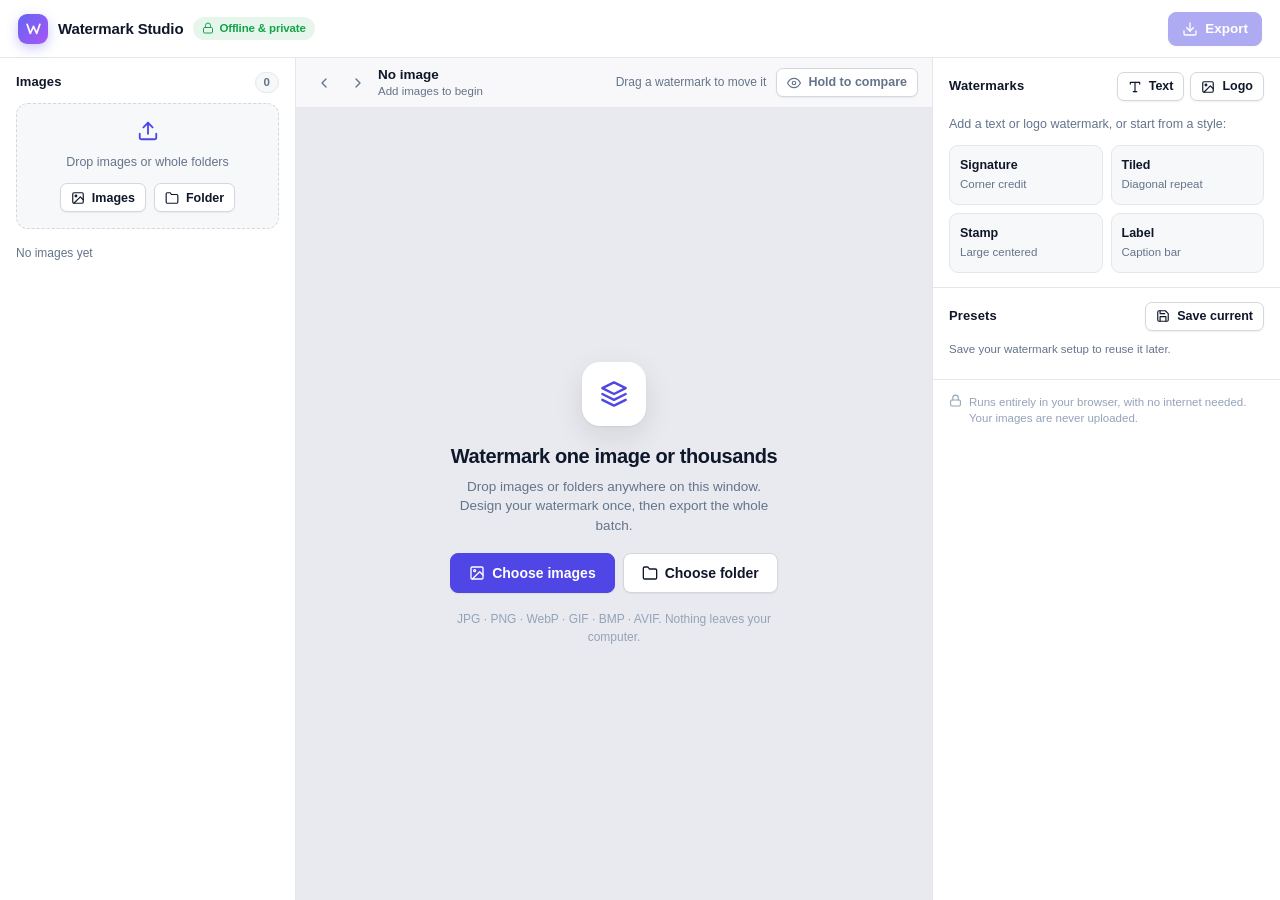
==== index.html @ 34c785eb "watermark" ====
<!doctype html>
<html lang="en">
<head>
<meta charset="utf-8">
<meta name="viewport" content="width=device-width, initial-scale=1">
<title>Watermark Studio</title>
<style>
:root {
  --bg: #f3f4f7;
  --panel: #ffffff;
  --panel-2: #f7f8fa;
  --border: #e4e6eb;
  --border-strong: #d4d7de;
  --text: #0f172a;
  --muted: #64748b;
  --faint: #94a3b8;
  --accent: #4f46e5;
  --accent-hover: #4338ca;
  --accent-weak: #eef2ff;
  --accent-ring: rgba(79, 70, 229, .25);
  --danger: #dc2626;
  --ok: #16a34a;
  --stage: #e8eaef;
  --checker: #dfe2e8;
  --shadow-sm: 0 1px 2px rgba(15, 23, 42, .06);
  --shadow: 0 1px 2px rgba(15, 23, 42, .06), 0 10px 30px rgba(15, 23, 42, .10);
  --radius: 12px;
  color-scheme: light;
}
@media (prefers-color-scheme: dark) {
  :root {
    --bg: #0b0d12;
    --panel: #12151c;
    --panel-2: #181c25;
    --border: #232836;
    --border-strong: #303748;
    --text: #e7e9ef;
    --muted: #9aa3b5;
    --faint: #6b7385;
    --accent: #7c74ff;
    --accent-hover: #918aff;
    --accent-weak: #1d1b38;
    --accent-ring: rgba(124, 116, 255, .3);
    --stage: #0e1016;
    --checker: #161a22;
    --shadow: 0 1px 2px rgba(0, 0, 0, .4), 0 12px 32px rgba(0, 0, 0, .45);
    color-scheme: dark;
  }
}
* { box-sizing: border-box; }
html, body { height: 100%; margin: 0; }
body {
  display: flex; flex-direction: column;
  background: var(--bg); color: var(--text);
  font: 13.5px/1.45 -apple-system, BlinkMacSystemFont, "Segoe UI", Inter, Roboto, Helvetica, Arial, sans-serif;
  -webkit-font-smoothing: antialiased;
}
button, input, select, textarea { font: inherit; color: inherit; }
[hidden] { display: none !important; }
.i { flex: none; display: block; }

/* ---------- top bar ---------- */
.topbar {
  height: 58px; flex: none; display: flex; align-items: center; justify-content: space-between;
  padding: 0 18px; background: var(--panel); border-bottom: 1px solid var(--border);
}
.brand { display: flex; align-items: center; gap: 10px; font-weight: 650; font-size: 15px; letter-spacing: -.01em; }
.brand-mark {
  width: 30px; height: 30px; border-radius: 9px; display: grid; place-items: center; color: #fff;
  background: linear-gradient(135deg, #6366f1, #a855f7);
  box-shadow: 0 4px 12px rgba(99, 102, 241, .35);
}
.badge {
  display: inline-flex; align-items: center; gap: 5px; font-size: 11.5px; font-weight: 550; color: var(--ok);
  background: color-mix(in srgb, var(--ok) 10%, transparent); padding: 3px 9px; border-radius: 999px;
}
.top-actions { display: flex; align-items: center; gap: 10px; }

/* ---------- buttons ---------- */
.btn {
  display: inline-flex; align-items: center; justify-content: center; gap: 7px;
  height: 34px; padding: 0 13px; border-radius: 8px; cursor: pointer; white-space: nowrap;
  border: 1px solid var(--border-strong); background: var(--panel); font-weight: 550;
  box-shadow: var(--shadow-sm); transition: background .12s, border-color .12s, opacity .12s;
}
.btn:hover { background: var(--panel-2); }
.btn:focus-visible, .icon-btn:focus-visible, .chip:focus-visible, .seg button:focus-visible { outline: 2px solid var(--accent); outline-offset: 2px; }
.btn.primary { background: var(--accent); border-color: var(--accent); color: #fff; }
.btn.primary:hover { background: var(--accent-hover); border-color: var(--accent-hover); }
.btn:disabled { opacity: .45; cursor: not-allowed; }
.btn.sm { height: 29px; padding: 0 10px; font-size: 12.5px; border-radius: 7px; }
.btn.lg { height: 40px; padding: 0 18px; font-size: 14px; }
.btn.ghost { background: transparent; border-color: transparent; box-shadow: none; color: var(--muted); }
.btn.ghost:hover { background: var(--panel-2); color: var(--text); }
.btn.danger-text:hover { color: var(--danger); }
.icon-btn {
  width: 28px; height: 28px; display: inline-grid; place-items: center; border-radius: 7px;
  border: 0; background: transparent; color: var(--muted); cursor: pointer;
}
.icon-btn:hover { background: var(--panel-2); color: var(--text); }
.icon-btn.danger:hover { color: var(--danger); }

/* ---------- layout ---------- */
.app { flex: 1; min-height: 0; display: grid; grid-template-columns: 296px minmax(0, 1fr) 348px; }
.panel { background: var(--panel); display: flex; flex-direction: column; min-height: 0; }
.panel.left { border-right: 1px solid var(--border); }
.panel.right { border-left: 1px solid var(--border); overflow-y: auto; }
.panel-head { display: flex; align-items: center; justify-content: space-between; padding: 14px 16px 10px; }
.panel-head h2, .block-head h3 { margin: 0; font-size: 13px; font-weight: 650; letter-spacing: .01em; }
.pill { font-size: 11.5px; font-weight: 600; color: var(--muted); background: var(--panel-2); border: 1px solid var(--border); border-radius: 999px; padding: 1px 8px; }

/* ---------- dropzone & grid ---------- */
.dropzone {
  margin: 0 16px; padding: 16px; border: 1.5px dashed var(--border-strong); border-radius: var(--radius);
  text-align: center; background: var(--panel-2); transition: border-color .15s, background .15s;
}
.dropzone.over { border-color: var(--accent); background: var(--accent-weak); }
.dropzone p { margin: 6px 0 12px; color: var(--muted); font-size: 12.5px; }
.dropzone .dz-icon { color: var(--accent); display: inline-grid; place-items: center; }
.dz-actions { display: flex; gap: 8px; justify-content: center; }
.list-tools { display: flex; align-items: center; justify-content: space-between; padding: 12px 16px 4px; min-height: 40px; }
.list-tools .summary { color: var(--muted); font-size: 12px; }
.grid {
  flex: 1; min-height: 0; overflow-y: auto; padding: 8px 16px 16px;
  display: grid; grid-template-columns: repeat(auto-fill, minmax(78px, 1fr)); gap: 8px; align-content: start;
}
.tile {
  position: relative; aspect-ratio: 1 / 1; border-radius: 8px; cursor: pointer;
  background: var(--panel-2); border: 1px solid var(--border);
}
.tile-in { position: absolute; inset: 0; border-radius: 7px; overflow: hidden; }
.tile img { position: absolute; inset: 0; width: 100%; height: 100%; object-fit: cover; display: block; opacity: 0; transition: opacity .2s; }
.tile img.ld { opacity: 1; }
.tile.active { outline: 2px solid var(--accent); outline-offset: 1px; }
.tile.bad::after {
  content: "Can't read"; position: absolute; inset: 0; display: grid; place-items: center;
  font-size: 10.5px; color: var(--danger); font-weight: 600;
}
.tile-name {
  position: absolute; left: 0; right: 0; bottom: 0; padding: 12px 6px 4px; font-size: 10px; color: #fff;
  background: linear-gradient(transparent, rgba(0, 0, 0, .65)); white-space: nowrap; overflow: hidden; text-overflow: ellipsis;
}
.tile-x {
  position: absolute; top: 4px; right: 4px; width: 20px; height: 20px; border-radius: 6px; border: 0;
  display: grid; place-items: center; background: rgba(0, 0, 0, .55); color: #fff; cursor: pointer; opacity: 0; transition: opacity .12s;
}
.tile:hover .tile-x { opacity: 1; }

/* ---------- stage ---------- */
.stage { display: flex; flex-direction: column; min-width: 0; min-height: 0; background: var(--stage); }
.stage-bar {
  flex: none; height: 50px; display: flex; align-items: center; justify-content: space-between; gap: 12px;
  padding: 0 14px; border-bottom: 1px solid var(--border); background: color-mix(in srgb, var(--panel) 70%, transparent);
}
.nav { display: flex; align-items: center; gap: 6px; min-width: 0; }
.nav .meta { min-width: 0; display: flex; flex-direction: column; line-height: 1.25; }
.nav .meta b { font-weight: 600; white-space: nowrap; overflow: hidden; text-overflow: ellipsis; max-width: 40vw; }
.nav .meta span { color: var(--muted); font-size: 11.5px; }
.stage-hint { color: var(--muted); font-size: 12px; display: flex; align-items: center; gap: 10px; }
.stage-area { flex: 1; min-height: 0; position: relative; display: grid; place-items: center; overflow: hidden; }
#preview {
  display: block; border-radius: 3px; box-shadow: var(--shadow); touch-action: none;
  background-color: #fff;
  background-image:
    linear-gradient(45deg, var(--checker) 25%, transparent 25%), linear-gradient(-45deg, var(--checker) 25%, transparent 25%),
    linear-gradient(45deg, transparent 75%, var(--checker) 75%), linear-gradient(-45deg, transparent 75%, var(--checker) 75%);
  background-size: 16px 16px; background-position: 0 0, 0 8px, 8px -8px, -8px 0;
}
.empty { text-align: center; max-width: 380px; padding: 24px; }
.empty .big-icon {
  width: 64px; height: 64px; margin: 0 auto 16px; border-radius: 18px; display: grid; place-items: center;
  background: var(--panel); color: var(--accent); box-shadow: var(--shadow);
}
.empty h1 { font-size: 20px; margin: 0 0 6px; letter-spacing: -.02em; }
.empty p { color: var(--muted); margin: 0 0 18px; }
.empty .dz-actions { margin-bottom: 18px; }
.empty .fine { font-size: 12px; color: var(--faint); }
.drop-overlay {
  position: fixed; inset: 0; z-index: 50; display: grid; place-items: center; pointer-events: none;
  background: color-mix(in srgb, var(--accent) 14%, transparent); backdrop-filter: blur(2px);
}
.drop-overlay div {
  padding: 22px 30px; border-radius: 16px; background: var(--panel); box-shadow: var(--shadow);
  font-weight: 600; font-size: 15px; border: 2px dashed var(--accent); display: flex; gap: 10px; align-items: center;
}

/* ---------- right panel ---------- */
.block { padding: 14px 16px; border-bottom: 1px solid var(--border); }
.block-head { display: flex; align-items: center; justify-content: space-between; margin-bottom: 10px; gap: 8px; }
.block-head .acts { display: flex; gap: 6px; }
.layers { list-style: none; margin: 0; padding: 0; display: flex; flex-direction: column; gap: 6px; }
.layer {
  display: flex; align-items: center; gap: 8px; padding: 6px 6px 6px 8px; border-radius: 9px; cursor: pointer;
  border: 1px solid var(--border); background: var(--panel); transition: border-color .12s, background .12s;
}
.layer:hover { border-color: var(--border-strong); }
.layer.sel { border-color: var(--accent); background: var(--accent-weak); box-shadow: 0 0 0 3px var(--accent-ring); }
.layer.off .layer-name { opacity: .45; text-decoration: line-through; }
.layer-ico {
  width: 30px; height: 30px; border-radius: 7px; flex: none; display: grid; place-items: center; overflow: hidden;
  background: var(--panel-2); border: 1px solid var(--border); color: var(--muted);
}
.layer-ico img { width: 100%; height: 100%; object-fit: contain; }
.layer-name { flex: 1; min-width: 0; white-space: nowrap; overflow: hidden; text-overflow: ellipsis; font-weight: 550; }
.layer-name small { display: block; color: var(--muted); font-weight: 450; font-size: 11px; }
.layer-acts { display: flex; gap: 0; }
.layers-empty { color: var(--muted); font-size: 12.5px; padding: 4px 0 2px; }
.starter { display: grid; grid-template-columns: 1fr 1fr; gap: 8px; margin-top: 10px; }
.starter button {
  text-align: left; padding: 10px; border-radius: 9px; border: 1px solid var(--border); background: var(--panel-2); cursor: pointer;
}
.starter button:hover { border-color: var(--accent); }
.starter b { display: block; font-size: 12.5px; }
.starter span { font-size: 11.5px; color: var(--muted); }

.editor .sec { font-size: 11px; font-weight: 650; letter-spacing: .06em; text-transform: uppercase; color: var(--faint); margin: 16px 0 8px; }
.editor .sec:first-child { margin-top: 0; }
.field { margin-bottom: 11px; }
.flabel { display: flex; justify-content: space-between; align-items: baseline; margin-bottom: 4px; font-size: 12.5px; color: var(--muted); }
.flabel output { font-variant-numeric: tabular-nums; color: var(--text); font-weight: 550; font-size: 12px; }
.input {
  width: 100%; height: 34px; padding: 0 10px; border-radius: 8px; border: 1px solid var(--border-strong);
  background: var(--panel); outline: none; transition: border-color .12s, box-shadow .12s;
}
textarea.input { height: auto; min-height: 58px; padding: 8px 10px; resize: vertical; line-height: 1.4; }
.input:focus { border-color: var(--accent); box-shadow: 0 0 0 3px var(--accent-ring); }
select.input { padding-right: 6px; }
input[type=range] { width: 100%; accent-color: var(--accent); margin: 2px 0; height: 18px; cursor: pointer; }
input[type=checkbox], input[type=radio] { accent-color: var(--accent); }
.row { display: flex; align-items: center; gap: 8px; }
.row + .row, .row + .field, .field + .row { margin-top: 8px; }
.row.wrap { flex-wrap: wrap; }
.grow { flex: 1; min-width: 0; }
.chips { display: flex; flex-wrap: wrap; gap: 5px; margin: 7px 0 10px; }
.chip {
  font-size: 11.5px; padding: 2px 8px; border-radius: 999px; border: 1px solid var(--border); background: var(--panel-2);
  cursor: pointer; color: var(--muted); font-family: ui-monospace, Menlo, monospace;
}
.chip:hover { color: var(--accent); border-color: var(--accent); }
.seg { display: flex; padding: 2px; border-radius: 8px; background: var(--panel-2); border: 1px solid var(--border); gap: 2px; }
.seg button {
  flex: 1; height: 28px; border: 0; border-radius: 6px; background: transparent; cursor: pointer; color: var(--muted);
  font-weight: 550; font-size: 12.5px; display: inline-flex; align-items: center; justify-content: center; gap: 5px; padding: 0 8px;
}
.seg button:hover { color: var(--text); }
.seg button.on { background: var(--panel); color: var(--text); box-shadow: var(--shadow-sm), 0 0 0 1px var(--border); }
.tbtn {
  width: 34px; height: 34px; border-radius: 8px; border: 1px solid var(--border-strong); background: var(--panel);
  cursor: pointer; display: grid; place-items: center; font-family: Georgia, serif; font-size: 15px;
}
.tbtn.on { background: var(--accent-weak); border-color: var(--accent); color: var(--accent); }
.swatch {
  position: relative; width: 34px; height: 34px; border-radius: 8px; border: 1px solid var(--border-strong); overflow: hidden; flex: none; cursor: pointer;
}
.swatch input { position: absolute; inset: -8px; width: calc(100% + 16px); height: calc(100% + 16px); border: 0; padding: 0; cursor: pointer; }
.switch { display: flex; align-items: center; gap: 9px; cursor: pointer; user-select: none; font-weight: 550; }
.switch input { position: absolute; opacity: 0; pointer-events: none; }
.switch .sw { width: 30px; height: 18px; border-radius: 99px; background: var(--border-strong); position: relative; transition: background .15s; flex: none; }
.switch .sw::after {
  content: ""; position: absolute; top: 2px; left: 2px; width: 14px; height: 14px; border-radius: 50%;
  background: #fff; box-shadow: 0 1px 2px rgba(0, 0, 0, .25); transition: transform .15s;
}
.switch input:checked + .sw { background: var(--accent); }
.switch input:checked + .sw::after { transform: translateX(12px); }
.switch input:focus-visible + .sw { outline: 2px solid var(--accent); outline-offset: 2px; }
.effect { border: 1px solid var(--border); border-radius: 10px; padding: 9px 10px; margin-bottom: 8px; background: var(--panel-2); }
.effect .sub { margin-top: 9px; }
.effect .sub .field:last-child { margin-bottom: 0; }
.anchor-wrap { display: flex; gap: 14px; align-items: flex-start; }
.anchors {
  display: grid; grid-template-columns: repeat(3, 30px); gap: 4px; padding: 5px; border-radius: 10px; flex: none;
  background: var(--panel-2); border: 1px solid var(--border);
}
.anchors button {
  width: 30px; height: 30px; border-radius: 6px; border: 0; background: transparent; cursor: pointer; display: grid; place-items: center;
}
.anchors button::after { content: ""; width: 7px; height: 7px; border-radius: 50%; background: var(--border-strong); transition: all .12s; }
.anchors button:hover::after { background: var(--muted); }
.anchors button.on { background: var(--panel); box-shadow: var(--shadow-sm); }
.anchors button.on::after { background: var(--accent); width: 10px; height: 10px; }
.note { font-size: 11.5px; color: var(--muted); line-height: 1.4; }
.note.accent { color: var(--accent); }
.logo-box { display: flex; gap: 10px; align-items: center; }
.logo-box .thumb {
  width: 56px; height: 56px; border-radius: 9px; border: 1px solid var(--border); flex: none; display: grid; place-items: center; overflow: hidden;
  background-color: #fff;
  background-image: linear-gradient(45deg, #e5e7eb 25%, transparent 25%), linear-gradient(-45deg, #e5e7eb 25%, transparent 25%),
    linear-gradient(45deg, transparent 75%, #e5e7eb 75%), linear-gradient(-45deg, transparent 75%, #e5e7eb 75%);
  background-size: 10px 10px; background-position: 0 0, 0 5px, 5px -5px, -5px 0;
}
.logo-box .thumb img { max-width: 100%; max-height: 100%; }
.preset-list { list-style: none; margin: 8px 0 0; padding: 0; display: flex; flex-direction: column; gap: 4px; }
.preset-list li { display: flex; align-items: center; gap: 6px; padding: 4px 4px 4px 10px; border-radius: 8px; border: 1px solid var(--border); }
.preset-list li span { flex: 1; min-width: 0; overflow: hidden; text-overflow: ellipsis; white-space: nowrap; }
.foot-note { padding: 14px 16px 20px; color: var(--faint); font-size: 11.5px; display: flex; gap: 7px; align-items: flex-start; }

/* ---------- modal ---------- */
.modal { position: fixed; inset: 0; z-index: 40; display: grid; place-items: center; padding: 16px; background: rgba(8, 10, 16, .5); backdrop-filter: blur(3px); }
.modal-card {
  width: min(540px, 100%); max-height: calc(100vh - 32px); overflow: auto;
  background: var(--panel); border-radius: 16px; box-shadow: var(--shadow); border: 1px solid var(--border);
}
.modal-head { display: flex; align-items: center; justify-content: space-between; padding: 16px 20px 6px; }
.modal-head h2 { margin: 0; font-size: 17px; letter-spacing: -.01em; }
.modal-body { padding: 10px 20px 4px; }
.modal-body .field { margin-bottom: 16px; }
.modal-foot { display: flex; justify-content: flex-end; gap: 8px; padding: 14px 20px 18px; }
.dest { display: grid; gap: 8px; }
.dest-card {
  display: flex; gap: 10px; align-items: flex-start; padding: 11px 12px; border-radius: 10px; border: 1px solid var(--border-strong); cursor: pointer;
}
.dest-card:has(input:checked) { border-color: var(--accent); background: var(--accent-weak); box-shadow: 0 0 0 3px var(--accent-ring); }
.dest-card.disabled { opacity: .5; cursor: not-allowed; }
.dest-card input { margin-top: 3px; }
.dest-card b { display: block; font-weight: 600; }
.dest-card small { color: var(--muted); font-size: 12px; }
.check { display: flex; align-items: center; gap: 8px; margin-top: 10px; cursor: pointer; }
.num { width: 92px; }
.hint { font-size: 11.5px; color: var(--faint); }
.example { margin-top: 6px; font-size: 12px; color: var(--muted); font-family: ui-monospace, Menlo, monospace; word-break: break-all; }

.run { padding: 26px 22px 6px; }
.run-title { font-size: 17px; font-weight: 650; margin-bottom: 4px; letter-spacing: -.01em; display: flex; align-items: center; gap: 10px; }
.run-sub { color: var(--muted); margin-bottom: 18px; }
.bar { height: 10px; background: var(--panel-2); border: 1px solid var(--border); border-radius: 99px; overflow: hidden; }
.bar div { height: 100%; width: 0; border-radius: 99px; background: linear-gradient(90deg, #6366f1, #a855f7); transition: width .2s; }
.run-stats { display: flex; justify-content: space-between; margin-top: 10px; font-variant-numeric: tabular-nums; font-weight: 600; }
.run-meta { display: flex; justify-content: space-between; color: var(--muted); font-size: 12px; margin-top: 2px; font-variant-numeric: tabular-nums; }
.run-file { margin-top: 14px; font-size: 12px; color: var(--faint); white-space: nowrap; overflow: hidden; text-overflow: ellipsis; font-family: ui-monospace, Menlo, monospace; }
.run-errors { margin-top: 14px; border: 1px solid color-mix(in srgb, var(--danger) 35%, transparent); border-radius: 10px; padding: 8px 12px; }
.run-errors summary { cursor: pointer; color: var(--danger); font-weight: 600; }
.run-errors ul { margin: 8px 0 2px; padding-left: 18px; max-height: 160px; overflow: auto; font-size: 12px; color: var(--muted); }
.done-icon { width: 30px; height: 30px; border-radius: 50%; display: grid; place-items: center; color: #fff; background: var(--ok); }
.done-icon.warn { background: #d97706; }

/* ---------- toast ---------- */
.toasts { position: fixed; left: 50%; bottom: 22px; transform: translateX(-50%); z-index: 60; display: flex; flex-direction: column; gap: 8px; align-items: center; }
.toast {
  display: flex; align-items: center; gap: 12px; padding: 10px 14px; border-radius: 10px; font-weight: 500;
  background: #111827; color: #f9fafb; box-shadow: 0 10px 30px rgba(0, 0, 0, .3); animation: tin .2s ease-out;
}
.toast button { background: transparent; border: 0; color: #a5b4fc; font-weight: 650; cursor: pointer; padding: 0; }
@keyframes tin { from { opacity: 0; transform: translateY(8px); } }

@media (max-width: 1100px) {
  .app { grid-template-columns: 250px minmax(0, 1fr) 320px; }
}
@media (max-width: 860px) {
  body { height: auto; }
  .app { display: flex; flex-direction: column; }
  .panel.left, .panel.right { border: 0; border-bottom: 1px solid var(--border); }
  .grid { max-height: 260px; }
  .stage { min-height: 60vh; }
  .stage-hint { display: none; }
  .topbar { padding: 0 16px; }
  .badge { display: none; }
}
</style>
</head>
<body>

<header class="topbar">
  <div class="brand">
    <div class="brand-mark"><svg class="i" width="17" height="17" viewBox="0 0 24 24" fill="none" stroke="currentColor" stroke-width="2.4" stroke-linecap="round" stroke-linejoin="round"><path d="M3 6l4.5 13L12 9l4.5 10L21 6"/></svg></div>
    <span>Watermark Studio</span>
    <span class="badge" title="Nothing is uploaded. All processing happens on this computer."><span data-icon="lock" data-size="12"></span>Offline &amp; private</span>
  </div>
  <div class="top-actions">
    <button id="btnExport" class="btn primary" disabled><span data-icon="download"></span><span id="exportLabel">Export</span></button>
  </div>
</header>

<main class="app">
  <!-- Images -->
  <aside class="panel left">
    <div class="panel-head"><h2>Images</h2><span id="imgCount" class="pill">0</span></div>
    <div id="dropzone" class="dropzone">
      <div class="dz-icon"><span data-icon="upload" data-size="22"></span></div>
      <p>Drop images or whole folders</p>
      <div class="dz-actions">
        <button class="btn sm" data-pick="files"><span data-icon="image" data-size="14"></span>Images</button>
        <button class="btn sm" data-pick="folder"><span data-icon="folder" data-size="14"></span>Folder</button>
      </div>
    </div>
    <div class="list-tools">
      <span id="imgSummary" class="summary"></span>
      <button id="btnClear" class="btn ghost sm danger-text" hidden>Clear all</button>
    </div>
    <div id="grid" class="grid"></div>
    <input type="file" id="fileInput" multiple accept="image/*,.heic,.heif,.tif,.tiff,.avif" hidden>
    <input type="file" id="folderInput" webkitdirectory directory multiple hidden>
  </aside>

  <!-- Preview -->
  <section class="stage">
    <div class="stage-bar">
      <div class="nav">
        <button class="icon-btn" id="prevBtn" title="Previous (←)"><span data-icon="left"></span></button>
        <button class="icon-btn" id="nextBtn" title="Next (→)"><span data-icon="right"></span></button>
        <div class="meta"><b id="previewName">No image</b><span id="previewInfo">Add images to begin</span></div>
      </div>
      <div class="stage-hint">
        <span id="dragHint">Drag a watermark to move it</span>
        <button class="btn sm" id="compareBtn" title="Hold to see the original"><span data-icon="eye" data-size="14"></span>Hold to compare</button>
      </div>
    </div>
    <div class="stage-area" id="stageArea">
      <div class="empty" id="emptyState">
        <div class="big-icon"><span data-icon="layers" data-size="28"></span></div>
        <h1>Watermark one image or thousands</h1>
        <p>Drop images or folders anywhere on this window. Design your watermark once, then export the whole batch.</p>
        <div class="dz-actions">
          <button class="btn primary lg" data-pick="files"><span data-icon="image"></span>Choose images</button>
          <button class="btn lg" data-pick="folder"><span data-icon="folder"></span>Choose folder</button>
        </div>
        <div class="fine">JPG · PNG · WebP · GIF · BMP · AVIF. Nothing leaves your computer.</div>
      </div>
      <canvas id="preview" hidden></canvas>
    </div>
  </section>

  <!-- Settings -->
  <aside class="panel right">
    <section class="block">
      <div class="block-head">
        <h3>Watermarks</h3>
        <div class="acts">
          <button class="btn sm" id="addText"><span data-icon="type" data-size="14"></span>Text</button>
          <button class="btn sm" id="addLogo"><span data-icon="image" data-size="14"></span>Logo</button>
        </div>
      </div>
      <ul id="layerList" class="layers"></ul>
      <div id="starter" hidden>
        <div class="layers-empty">Add a text or logo watermark, or start from a style:</div>
        <div class="starter" id="starterGrid"></div>
      </div>
      <input type="file" id="logoInput" accept="image/*" hidden>
      <input type="file" id="fontInput" accept=".ttf,.otf,.woff,.woff2" hidden>
    </section>

    <section class="block editor" id="editor" hidden></section>

    <section class="block">
      <div class="block-head">
        <h3>Presets</h3>
        <button class="btn sm" id="savePreset"><span data-icon="save" data-size="14"></span>Save current</button>
      </div>
      <div class="note" id="presetEmpty">Save your watermark setup to reuse it later.</div>
      <ul class="preset-list" id="presetList"></ul>
    </section>
    <div class="foot-note"><span data-icon="lock" data-size="13"></span><span>Runs entirely in your browser, with no internet needed. Your images are never uploaded.</span></div>
  </aside>
</main>

<!-- Export dialog -->
<div class="modal" id="exportModal" hidden>
  <div class="modal-card" role="dialog" aria-modal="true" aria-labelledby="exportTitle">
    <div id="exportSetup">
      <div class="modal-head"><h2 id="exportTitle">Export images</h2><button class="icon-btn" data-close title="Close"><span data-icon="x"></span></button></div>
      <div class="modal-body">
        <div class="field">
          <div class="flabel"><span>Format</span></div>
          <div class="seg" id="fmtSeg">
            <button data-v="original">Same as original</button><button data-v="jpeg">JPEG</button><button data-v="png">PNG</button><button data-v="webp">WebP</button>
          </div>
        </div>
        <div class="field" id="qualityField">
          <div class="flabel"><span>Quality</span><output id="qualityOut"></output></div>
          <input type="range" id="quality" min="40" max="100" step="1">
        </div>
        <div class="field">
          <div class="flabel"><span>Size</span></div>
          <div class="seg" id="resizeSeg">
            <button data-v="none">Original size</button><button data-v="fit">Fit within</button><button data-v="percent">Scale</button>
          </div>
          <div class="row" id="fitRow" style="margin-top:8px">
            <input type="number" class="input num" id="maxW" min="16" max="20000"> <span class="hint">×</span>
            <input type="number" class="input num" id="maxH" min="16" max="20000"> <span class="hint">px max (never enlarges)</span>
          </div>
          <div id="pctRow" style="margin-top:8px">
            <div class="flabel"><span>Scale</span><output id="pctOut"></output></div>
            <input type="range" id="pct" min="5" max="100" step="1">
          </div>
        </div>
        <div class="field">
          <div class="flabel"><span>File name</span><span class="hint">{name} · {n} · {date}</span></div>
          <input type="text" class="input" id="pattern" spellcheck="false">
          <div class="example" id="nameExample"></div>
        </div>
        <div class="field">
          <div class="flabel"><span>Save to</span></div>
          <div class="dest">
            <label class="dest-card" id="destFolderCard">
              <input type="radio" name="dest" value="folder">
              <div><b>A folder on this computer</b><small id="destFolderNote">Writes files straight into a folder you choose. Best for big batches.</small></div>
            </label>
            <label class="dest-card">
              <input type="radio" name="dest" value="zip">
              <div><b>Download</b><small>One image downloads directly. Multiple images download as a ZIP, split into 1 GB parts if needed.</small></div>
            </label>
          </div>
          <label class="check"><input type="checkbox" id="keepStruct"> Keep sub-folder structure</label>
          <label class="check" id="overwriteRow"><input type="checkbox" id="overwrite"> Overwrite files that already exist</label>
        </div>
      </div>
      <div class="modal-foot">
        <button class="btn" data-close>Cancel</button>
        <button class="btn primary" id="startExport"><span data-icon="download"></span><span id="startLabel">Start</span></button>
      </div>
    </div>

    <div id="exportRun" hidden>
      <div class="run">
        <div class="run-title"><span id="runIcon"></span><span id="runTitle">Watermarking…</span></div>
        <div class="run-sub" id="runSub">Keep this tab open while it works.</div>
        <div class="bar"><div id="runBar"></div></div>
        <div class="run-stats"><span id="runCount">0 / 0</span><span id="runPct">0%</span></div>
        <div class="run-meta"><span id="runRate">&nbsp;</span><span id="runEta"></span></div>
        <div class="run-file" id="runFile">&nbsp;</div>
        <details class="run-errors" id="runErrors" hidden><summary id="runErrSum"></summary><ul id="runErrList"></ul></details>
      </div>
      <div class="modal-foot">
        <button class="btn" id="runCancel">Cancel</button>
        <button class="btn primary" id="runClose" hidden>Done</button>
      </div>
    </div>
  </div>
</div>

<div class="drop-overlay" id="dropOverlay" hidden><div><span data-icon="upload"></span>Drop to add images</div></div>
<div class="toasts" id="toasts"></div>

<!-- Shared rendering core: used by the preview AND injected into the export workers -->
<script id="wm-core">
var WM = (function () {
  'use strict';
  var ANCH = { tl: [0, 0], tc: [1, 0], tr: [2, 0], ml: [0, 1], mc: [1, 1], mr: [2, 1], bl: [0, 2], bc: [1, 2], br: [2, 2] };
  var tintCache = new WeakMap();

  function fmt(t, vars) {
    return String(t == null ? '' : t).replace(/\{(\w+)\}/g, function (m, k) {
      return vars && vars[k] != null ? String(vars[k]) : m;
    });
  }
  function makeCanvas(w, h) {
    if (typeof OffscreenCanvas !== 'undefined') return new OffscreenCanvas(w, h);
    var c = document.createElement('canvas'); c.width = w; c.height = h; return c;
  }
  function roundRect(c, x, y, w, h, r) {
    r = Math.max(0, Math.min(r, w / 2, h / 2));
    c.beginPath();
    c.moveTo(x + r, y);
    c.arcTo(x + w, y, x + w, y + h, r);
    c.arcTo(x + w, y + h, x, y + h, r);
    c.arcTo(x, y + h, x, y, r);
    c.arcTo(x, y, x + w, y, r);
    c.closePath();
  }
  function tinted(src, color) {
    var m = tintCache.get(src);
    if (!m) { m = new Map(); tintCache.set(src, m); }
    var c = m.get(color);
    if (c) return c;
    c = makeCanvas(src.width, src.height);
    var x = c.getContext('2d');
    x.drawImage(src, 0, 0);
    x.globalCompositeOperation = 'source-in';
    x.fillStyle = color;
    x.fillRect(0, 0, c.width, c.height);
    m.set(color, c);
    return c;
  }
  function fontString(L, fs) {
    return (L.italic ? 'italic ' : '') + (L.bold ? 'bold ' : '') + fs + 'px ' + L.font;
  }
  function setSpacing(c, px) {
    if ('letterSpacing' in c) c.letterSpacing = px + 'px';
  }

  // Builds a drawable item centred on (0,0) with its unrotated size.
  function prepare(ctx, L, ref, assets, vars) {
    if (L.type === 'text') {
      var text = fmt(L.text, vars);
      if (!text.trim()) return null;
      var fs = Math.max(1, (L.size / 100) * ref);
      var lines = text.split('\n');
      var sp = ((L.spacing || 0) / 100) * fs;
      ctx.font = fontString(L, fs);
      setSpacing(ctx, sp);
      var lh = fs * 1.2;
      var tw = 1;
      for (var i = 0; i < lines.length; i++) tw = Math.max(tw, ctx.measureText(lines[i]).width);
      var th = lh * lines.length;
      var ow = L.outline ? ((L.outlineWidth || 0) / 100) * fs : 0;
      var pad = L.bg ? ((L.bgPadding || 0) / 100) * fs : 0;
      var w = tw + ow + pad * 2, h = th + ow + pad * 2;
      var align = L.align || 'center';
      return {
        w: w, h: h, base: fs,
        draw: function (c) {
          if (L.bg) {
            c.save();
            c.shadowColor = 'rgba(0,0,0,0)';
            c.globalAlpha *= (L.bgOpacity == null ? 100 : L.bgOpacity) / 100;
            c.fillStyle = L.bgColor || '#000000';
            roundRect(c, -w / 2, -h / 2, w, h, ((L.bgRadius || 0) / 100) * Math.min(w, h) / 2);
            c.fill();
            c.restore();
          }
          c.font = fontString(L, fs);
          setSpacing(c, sp);
          c.textBaseline = 'middle';
          c.textAlign = align;
          var x = align === 'left' ? -tw / 2 : align === 'right' ? tw / 2 + sp : sp / 2;
          for (var j = 0; j < lines.length; j++) {
            var y = -th / 2 + lh * (j + 0.5);
            if (ow > 0) {
              c.lineJoin = 'round'; c.miterLimit = 2; c.lineWidth = ow; c.strokeStyle = L.outlineColor || '#000000';
              c.strokeText(lines[j], x, y);
            }
            c.fillStyle = L.color || '#ffffff';
            c.fillText(lines[j], x, y);
          }
        }
      };
    }
    var src = assets && assets[L.assetId];
    if (!src) return null;
    var img = L.tint && L.tint !== 'none' ? tinted(src, L.tint === 'custom' ? (L.tintColor || '#ffffff') : L.tint) : src;
    var iw = Math.max(1, (L.size / 100) * ref);
    var ih = iw * src.height / src.width;
    return {
      w: iw, h: ih, base: Math.min(iw, ih) * 0.6,
      draw: function (c) { c.drawImage(img, -iw / 2, -ih / 2, iw, ih); }
    };
  }

  // Draws every visible layer. Returns placement boxes (for hit-testing in the preview).
  function render(ctx, W, H, layers, assets, vars) {
    var ref = Math.min(W, H);
    var boxes = [];
    for (var li = 0; li < layers.length; li++) {
      var L = layers[li];
      if (!L.visible) { boxes.push(null); continue; }
      ctx.save();
      var it = prepare(ctx, L, ref, assets, vars);
      if (!it) { ctx.restore(); boxes.push(null); continue; }
      ctx.globalAlpha = Math.max(0, Math.min(1, L.opacity / 100));
      ctx.globalCompositeOperation = L.blend || 'source-over';
      if (L.shadow) {
        ctx.shadowColor = L.shadowColor || '#000000';
        ctx.shadowBlur = ((L.shadowBlur || 0) / 100) * it.base;
        ctx.shadowOffsetX = ctx.shadowOffsetY = it.base * ((L.shadowDist == null ? 6 : L.shadowDist) / 100);
      }
      var rad = (L.rotation || 0) * Math.PI / 180;
      if (L.mode === 'tile') {
        var g = ((L.gap || 0) / 100) * ref;
        var sx = Math.max(it.w + g, ref * 0.03), sy = Math.max(it.h + g, ref * 0.03);
        var cos = Math.cos(rad), sin = Math.sin(rad);
        var R = Math.hypot(W, H) / 2 + Math.max(sx, sy);
        var nx = Math.ceil(R / sx) + 1, ny = Math.ceil(R / sy) + 1;
        var d = Math.hypot(it.w, it.h) / 2 + 2;
        ctx.translate(W / 2, H / 2);
        ctx.rotate(rad);
        for (var j = -ny; j <= ny; j++) {
          var off = L.stagger && (j & 1) ? sx / 2 : 0;
          for (var i = -nx; i <= nx; i++) {
            var ox = i * sx + off, oy = j * sy;
            var px = W / 2 + ox * cos - oy * sin, py = H / 2 + ox * sin + oy * cos;
            if (px < -d || px > W + d || py < -d || py > H + d) continue;
            ctx.translate(ox, oy);
            it.draw(ctx);
            ctx.translate(-ox, -oy);
          }
        }
        boxes.push({ tile: true });
      } else {
        var ac = Math.abs(Math.cos(rad)), as = Math.abs(Math.sin(rad));
        var bw = it.w * ac + it.h * as, bh = it.w * as + it.h * ac;
        var cx, cy;
        if (L.anchor === 'custom') {
          cx = (L.x == null ? 0.5 : L.x) * W; cy = (L.y == null ? 0.5 : L.y) * H;
        } else {
          var a = ANCH[L.anchor] || ANCH.mc, m = ((L.margin || 0) / 100) * ref;
          cx = a[0] === 0 ? m + bw / 2 : a[0] === 1 ? W / 2 : W - m - bw / 2;
          cy = a[1] === 0 ? m + bh / 2 : a[1] === 1 ? H / 2 : H - m - bh / 2;
        }
        ctx.translate(cx, cy);
        ctx.rotate(rad);
        it.draw(ctx);
        boxes.push({ cx: cx, cy: cy, w: it.w, h: it.h, rad: rad });
      }
      ctx.restore();
    }
    return boxes;
  }

  function targetSize(w, h, o) {
    var s = 1;
    if (o.resize === 'fit') s = Math.min(1, (o.maxW || Infinity) / w, (o.maxH || Infinity) / h);
    else if (o.resize === 'percent') s = Math.max(0.01, (o.percent || 100) / 100);
    return [Math.max(1, Math.round(w * s)), Math.max(1, Math.round(h * s))];
  }
  function encode(cv, mime, q) {
    if (cv.convertToBlob) return cv.convertToBlob({ type: mime, quality: q });
    return new Promise(function (res, rej) {
      cv.toBlob(function (b) { b ? res(b) : rej(new Error('Could not encode image')); }, mime, q);
    });
  }
  var CRC = (function () {
    var t = new Uint32Array(256);
    for (var n = 0; n < 256; n++) {
      var c = n;
      for (var k = 0; k < 8; k++) c = c & 1 ? 0xEDB88320 ^ (c >>> 1) : c >>> 1;
      t[n] = c >>> 0;
    }
    return t;
  })();
  function crc32(u8) {
    var c = 0xFFFFFFFF;
    for (var i = 0; i < u8.length; i++) c = CRC[(c ^ u8[i]) & 0xFF] ^ (c >>> 8);
    return (c ^ 0xFFFFFFFF) >>> 0;
  }

  // Full pipeline for one image: resize → draw → watermark → encode.
  async function processSource(src, sw, sh, o, layers, assets, vars) {
    var size = targetSize(sw, sh, o);
    var cv = makeCanvas(size[0], size[1]);
    var ctx = cv.getContext('2d');
    if (o.mime === 'image/jpeg') { ctx.fillStyle = '#ffffff'; ctx.fillRect(0, 0, size[0], size[1]); }
    ctx.imageSmoothingEnabled = true;
    ctx.imageSmoothingQuality = 'high';
    ctx.drawImage(src, 0, 0, size[0], size[1]);
    render(ctx, size[0], size[1], layers, assets, vars);
    var blob = await encode(cv, o.mime, o.quality);
    cv.width = cv.height = 1;
    var buf = await blob.arrayBuffer();
    return { buf: buf, crc: o.crc ? crc32(new Uint8Array(buf)) : 0, mime: blob.type || o.mime };
  }

  return { render: render, processSource: processSource, fmt: fmt, makeCanvas: makeCanvas, crc32: crc32 };
})();
</script>

<script>
'use strict';
/* =============================== helpers =============================== */
const $ = (s, r = document) => r.querySelector(s);
const $$ = (s, r = document) => Array.from(r.querySelectorAll(s));
const uid = () => Math.random().toString(36).slice(2, 10);
const esc = s => String(s).replace(/[&<>"']/g, c => ({ '&': '&amp;', '<': '&lt;', '>': '&gt;', '"': '&quot;', "'": '&#39;' }[c]));
const clamp = (v, a, b) => Math.max(a, Math.min(b, v));
const pad2 = n => String(n).padStart(2, '0');
const errMsg = e => (e && (e.message || e.name)) || String(e);
const IMG_EXT = /\.(jpe?g|jfif|pjpeg|png|webp|gif|bmp|avif|ico|heic|heif|tiff?)$/i;

const ICONS = {
  upload: '<path d="M21 15v4a2 2 0 0 1-2 2H5a2 2 0 0 1-2-2v-4"/><polyline points="17 8 12 3 7 8"/><line x1="12" y1="3" x2="12" y2="15"/>',
  download: '<path d="M21 15v4a2 2 0 0 1-2 2H5a2 2 0 0 1-2-2v-4"/><polyline points="7 10 12 15 17 10"/><line x1="12" y1="15" x2="12" y2="3"/>',
  folder: '<path d="M22 19a2 2 0 0 1-2 2H4a2 2 0 0 1-2-2V5a2 2 0 0 1 2-2h5l2 3h9a2 2 0 0 1 2 2z"/>',
  image: '<rect x="3" y="3" width="18" height="18" rx="2"/><circle cx="8.5" cy="8.5" r="1.5"/><polyline points="21 15 16 10 5 21"/>',
  type: '<polyline points="4 7 4 4 20 4 20 7"/><line x1="9" y1="20" x2="15" y2="20"/><line x1="12" y1="4" x2="12" y2="20"/>',
  eye: '<path d="M1 12s4-8 11-8 11 8 11 8-4 8-11 8-11-8-11-8z"/><circle cx="12" cy="12" r="3"/>',
  eyeoff: '<path d="M17.94 17.94A10.07 10.07 0 0 1 12 20c-7 0-11-8-11-8a18.45 18.45 0 0 1 5.06-5.94M9.9 4.24A9.12 9.12 0 0 1 12 4c7 0 11 8 11 8a18.5 18.5 0 0 1-2.16 3.19m-6.72-1.07a3 3 0 1 1-4.24-4.24"/><line x1="1" y1="1" x2="23" y2="23"/>',
  copy: '<rect x="9" y="9" width="13" height="13" rx="2"/><path d="M5 15H4a2 2 0 0 1-2-2V4a2 2 0 0 1 2-2h9a2 2 0 0 1 2 2v1"/>',
  trash: '<polyline points="3 6 5 6 21 6"/><path d="M19 6l-1 14a2 2 0 0 1-2 2H8a2 2 0 0 1-2-2L5 6m3 0V4a2 2 0 0 1 2-2h4a2 2 0 0 1 2 2v2"/>',
  left: '<polyline points="15 18 9 12 15 6"/>',
  right: '<polyline points="9 18 15 12 9 6"/>',
  up: '<polyline points="18 15 12 9 6 15"/>',
  down: '<polyline points="6 9 12 15 18 9"/>',
  x: '<line x1="18" y1="6" x2="6" y2="18"/><line x1="6" y1="6" x2="18" y2="18"/>',
  check: '<polyline points="20 6 9 17 4 12"/>',
  alert: '<line x1="12" y1="8" x2="12" y2="13"/><line x1="12" y1="16.5" x2="12" y2="16.5"/>',
  save: '<path d="M19 21H5a2 2 0 0 1-2-2V5a2 2 0 0 1 2-2h11l5 5v11a2 2 0 0 1-2 2z"/><polyline points="17 21 17 13 7 13 7 21"/><polyline points="7 3 7 8 15 8"/>',
  lock: '<rect x="3" y="11" width="18" height="11" rx="2"/><path d="M7 11V7a5 5 0 0 1 10 0v4"/>',
  layers: '<polygon points="12 2 2 7 12 12 22 7 12 2"/><polyline points="2 17 12 22 22 17"/><polyline points="2 12 12 17 22 12"/>',
  single: '<rect x="3" y="3" width="18" height="18" rx="2"/><rect x="13" y="13" width="5" height="5" rx="1"/>',
  tile: '<rect x="3" y="3" width="7" height="7" rx="1"/><rect x="14" y="3" width="7" height="7" rx="1"/><rect x="14" y="14" width="7" height="7" rx="1"/><rect x="3" y="14" width="7" height="7" rx="1"/>',
  alignL: '<line x1="17" y1="10" x2="3" y2="10"/><line x1="21" y1="6" x2="3" y2="6"/><line x1="21" y1="14" x2="3" y2="14"/><line x1="17" y1="18" x2="3" y2="18"/>',
  alignC: '<line x1="18" y1="10" x2="6" y2="10"/><line x1="21" y1="6" x2="3" y2="6"/><line x1="21" y1="14" x2="3" y2="14"/><line x1="18" y1="18" x2="6" y2="18"/>',
  alignR: '<line x1="21" y1="10" x2="7" y2="10"/><line x1="21" y1="6" x2="3" y2="6"/><line x1="21" y1="14" x2="3" y2="14"/><line x1="21" y1="18" x2="7" y2="18"/>',
};
const icon = (n, s = 16) => `<svg class="i" width="${s}" height="${s}" viewBox="0 0 24 24" fill="none" stroke="currentColor" stroke-width="2" stroke-linecap="round" stroke-linejoin="round">${ICONS[n] || ''}</svg>`;
function hydrateIcons(root = document) {
  $$('[data-icon]', root).forEach(el => { el.outerHTML = icon(el.dataset.icon, +el.dataset.size || 16); });
}

function toast(msg, action) {
  const el = document.createElement('div');
  el.className = 'toast';
  el.innerHTML = `<span>${esc(msg)}</span>`;
  if (action) {
    const b = document.createElement('button');
    b.textContent = action.label;
    b.onclick = () => { action.run(); el.remove(); };
    el.appendChild(b);
  }
  $('#toasts').appendChild(el);
  setTimeout(() => el.remove(), action ? 6000 : 3200);
}

function download(blob, name) {
  const a = document.createElement('a');
  a.href = URL.createObjectURL(blob);
  a.download = name;
  document.body.appendChild(a);
  a.click();
  a.remove();
  setTimeout(() => URL.revokeObjectURL(a.href), 120000);
}

const today = () => { const d = new Date(); return `${d.getFullYear()}-${pad2(d.getMonth() + 1)}-${pad2(d.getDate())}`; };
const baseName = n => n.replace(/\.[^./]+$/, '');
const extOf = n => ((n.match(/\.([^./]+)$/) || [])[1] || '');

/* =============================== capabilities =============================== */
const CAN = {
  fsAccess: 'showDirectoryPicker' in window,
  webp: (() => { try { const c = document.createElement('canvas'); c.width = c.height = 1; return c.toDataURL('image/webp').startsWith('data:image/webp'); } catch { return false; } })(),
  offscreen: (() => { try { return typeof OffscreenCanvas !== 'undefined' && !!new OffscreenCanvas(1, 1).getContext('2d'); } catch { return false; } })(),
};

/* =============================== fonts =============================== */
const FONTS = [
  ['Helvetica', '"Helvetica Neue", Helvetica, Arial, sans-serif'],
  ['Arial', 'Arial, Helvetica, sans-serif'],
  ['Avenir', '"Avenir Next", Avenir, "Segoe UI", sans-serif'],
  ['Futura', 'Futura, "Century Gothic", "Trebuchet MS", sans-serif'],
  ['Gill Sans', '"Gill Sans", "Gill Sans MT", Calibri, sans-serif'],
  ['Verdana', 'Verdana, Geneva, sans-serif'],
  ['Trebuchet', '"Trebuchet MS", sans-serif'],
  ['Impact', 'Impact, "Arial Black", sans-serif'],
  ['Arial Black', '"Arial Black", "Arial Bold", sans-serif'],
  ['Georgia', 'Georgia, serif'],
  ['Times', '"Times New Roman", Times, serif'],
  ['Palatino', 'Palatino, "Palatino Linotype", "Book Antiqua", serif'],
  ['Baskerville', 'Baskerville, "Baskerville Old Face", Georgia, serif'],
  ['Didot', 'Didot, "Bodoni 72", "Bodoni MT", serif'],
  ['Copperplate', 'Copperplate, "Copperplate Gothic Light", serif'],
  ['Courier', '"Courier New", Courier, monospace'],
  ['Menlo / Consolas', 'Menlo, Consolas, Monaco, monospace'],
  ['Brush Script', '"Brush Script MT", "Brush Script Std", cursive'],
  ['Snell Roundhand', '"Snell Roundhand", "Segoe Script", cursive'],
  ['Marker Felt', '"Marker Felt", "Comic Sans MS", cursive'],
];

/* =============================== state =============================== */
const state = {
  items: [],            // {id, file, name, rel, thumb, w, h}
  byId: new Map(),
  currentId: null,
  layers: [],
  selectedId: null,
  assets: {},           // id -> {blob, dataUrl, bmp, name}
  fonts: [],            // {family, label, buffer, css}
  presets: [],
};
const previewAssets = () => {
  const m = {};
  for (const [id, a] of Object.entries(state.assets)) if (a.bmp) m[id] = a.bmp;
  return m;
};
const selLayer = () => state.layers.find(l => l.id === state.selectedId) || null;

const LS = {
  get(k, d) { try { const v = localStorage.getItem(k); return v ? JSON.parse(v) : d; } catch { return d; } },
  set(k, v) { try { localStorage.setItem(k, JSON.stringify(v)); return true; } catch { return false; } },
};

/* =============================== layers =============================== */
const COMMON = {
  visible: true, opacity: 80, rotation: 0, blend: 'source-over',
  shadow: false, shadowColor: '#000000', shadowBlur: 40, shadowDist: 6,
  mode: 'single', anchor: 'br', margin: 3, x: 0.5, y: 0.5, gap: 12, stagger: true,
};
function newTextLayer(over = {}) {
  return Object.assign({
    id: uid(), type: 'text', text: '© {year} Your Name', font: FONTS[0][1], bold: true, italic: false, align: 'center',
    color: '#ffffff', size: 4, spacing: 0,
    outline: false, outlineColor: '#000000', outlineWidth: 8,
    bg: false, bgColor: '#000000', bgOpacity: 50, bgPadding: 40, bgRadius: 30,
  }, COMMON, { shadow: true, opacity: 85 }, over);
}
function newImageLayer(assetId, over = {}) {
  return Object.assign({ id: uid(), type: 'image', assetId, size: 18, tint: 'none', tintColor: '#ffffff' }, COMMON, { opacity: 85 }, over);
}

const STARTERS = [
  { name: 'Signature', desc: 'Corner credit', layers: () => [newTextLayer()] },
  { name: 'Tiled', desc: 'Diagonal repeat', layers: () => [newTextLayer({ text: 'SAMPLE', mode: 'tile', rotation: -30, size: 5, opacity: 22, gap: 14, spacing: 18, shadow: false, outline: true, outlineColor: '#000000', outlineWidth: 4 })] },
  { name: 'Stamp', desc: 'Large centered', layers: () => [newTextLayer({ text: 'PREVIEW', anchor: 'mc', size: 14, rotation: -18, opacity: 35, spacing: 12, shadow: false, outline: true, outlineWidth: 5 })] },
  { name: 'Label', desc: 'Caption bar', layers: () => [newTextLayer({ text: '{filename}', anchor: 'bl', size: 2.6, bold: false, opacity: 100, shadow: false, bg: true, bgOpacity: 55, bgPadding: 55, bgRadius: 35, margin: 2.5 })] },
];

function setLayers(layers, selectFirst = true) {
  state.layers = layers;
  state.selectedId = selectFirst && layers.length ? layers[layers.length - 1].id : null;
  refreshLayersUI();
}
function refreshLayersUI() {
  renderLayerList();
  renderEditor();
  schedulePreview();
  persist();
  updateExportBtn();
}

function layerTitle(L) {
  if (L.type === 'text') return (L.text || '').split('\n')[0].trim() || 'Text';
  return (state.assets[L.assetId] && state.assets[L.assetId].name) || 'Logo';
}
function renderLayerList() {
  const ul = $('#layerList');
  $('#starter').hidden = state.layers.length > 0;
  // top of the list = drawn last (on top)
  ul.innerHTML = state.layers.slice().reverse().map(L => {
    const a = L.type === 'image' && state.assets[L.assetId];
    const ico = a ? `<img src="${a.dataUrl}" alt="">` : icon('type', 15);
    const sub = (L.type === 'text' ? 'Text' : 'Logo') + ' · ' + (L.mode === 'tile' ? 'Tiled' : 'Single');
    return `<li class="layer ${L.id === state.selectedId ? 'sel' : ''} ${L.visible ? '' : 'off'}" data-id="${L.id}">
      <span class="layer-ico">${ico}</span>
      <span class="layer-name"><span class="ln">${esc(layerTitle(L))}</span><small>${sub}</small></span>
      <span class="layer-acts">
        <button class="icon-btn" data-act="up" title="Bring forward">${icon('up', 14)}</button>
        <button class="icon-btn" data-act="down" title="Send backward">${icon('down', 14)}</button>
        <button class="icon-btn" data-act="vis" title="${L.visible ? 'Hide' : 'Show'}">${icon(L.visible ? 'eye' : 'eyeoff', 14)}</button>
        <button class="icon-btn" data-act="dup" title="Duplicate">${icon('copy', 14)}</button>
        <button class="icon-btn danger" data-act="del" title="Delete">${icon('trash', 14)}</button>
      </span></li>`;
  }).join('');
}
$('#layerList').addEventListener('click', e => {
  const li = e.target.closest('.layer'); if (!li) return;
  const id = li.dataset.id, i = state.layers.findIndex(l => l.id === id), L = state.layers[i];
  const act = e.target.closest('[data-act]')?.dataset.act;
  if (!act) { if (state.selectedId !== id) { state.selectedId = id; renderLayerList(); renderEditor(); schedulePreview(); } return; }
  if (act === 'vis') L.visible = !L.visible;
  else if (act === 'del') {
    const prev = state.layers.slice();
    state.layers.splice(i, 1);
    if (state.selectedId === id) state.selectedId = state.layers.length ? state.layers[state.layers.length - 1].id : null;
    toast('Watermark deleted', { label: 'Undo', run: () => { state.layers = prev; state.selectedId = id; refreshLayersUI(); } });
  } else if (act === 'dup') {
    const c = Object.assign(JSON.parse(JSON.stringify(L)), { id: uid() });
    if (c.anchor === 'custom') { c.x = clamp(c.x + 0.03, 0, 1); c.y = clamp(c.y + 0.03, 0, 1); }
    state.layers.splice(i + 1, 0, c); state.selectedId = c.id;
  } else if (act === 'up' && i < state.layers.length - 1) [state.layers[i], state.layers[i + 1]] = [state.layers[i + 1], state.layers[i]];
  else if (act === 'down' && i > 0) [state.layers[i], state.layers[i - 1]] = [state.layers[i - 1], state.layers[i]];
  refreshLayersUI();
});

$('#starterGrid').innerHTML = STARTERS.map((s, i) => `<button data-starter="${i}"><b>${s.name}</b><span>${s.desc}</span></button>`).join('');
$('#starterGrid').addEventListener('click', e => {
  const b = e.target.closest('[data-starter]'); if (!b) return;
  setLayers(STARTERS[+b.dataset.starter].layers());
});
$('#addText').onclick = () => {
  const L = newTextLayer();
  // offset new text from existing ones so it doesn't sit on top of another
  if (state.layers.some(l => l.mode === 'single' && l.anchor === 'br')) L.anchor = 'bl';
  state.layers.push(L); state.selectedId = L.id; refreshLayersUI();
  setTimeout(() => { const t = $('#editor textarea'); if (t) { t.focus(); t.select(); } }, 0);
};

/* ---------- logo assets ---------- */
let logoReplaceId = null;
$('#addLogo').onclick = () => { logoReplaceId = null; $('#logoInput').click(); };
$('#logoInput').addEventListener('change', async e => {
  const f = e.target.files[0]; e.target.value = '';
  if (!f) return;
  try {
    const id = await addAsset(f, f.name);
    const L = logoReplaceId && state.layers.find(l => l.id === logoReplaceId);
    if (L) { L.assetId = id; }
    else { const N = newImageLayer(id); if (state.layers.some(l => l.mode === 'single' && l.anchor === 'br')) N.anchor = 'tr'; state.layers.push(N); state.selectedId = N.id; }
    gcAssets();
    refreshLayersUI();
  } catch (err) { toast('Could not read that logo: ' + errMsg(err)); }
});
function readDataUrl(blob) {
  return new Promise((res, rej) => { const r = new FileReader(); r.onload = () => res(r.result); r.onerror = () => rej(r.error); r.readAsDataURL(blob); });
}
async function addAsset(blob, name, id = uid()) {
  const bmp = await createImageBitmap(blob);
  // keep stored logos reasonably sized so presets fit in browser storage
  let store = blob;
  if (Math.max(bmp.width, bmp.height) > 2400 || blob.size > 1.5e6) {
    const s = Math.min(1, 2400 / Math.max(bmp.width, bmp.height));
    const c = document.createElement('canvas'); c.width = Math.round(bmp.width * s); c.height = Math.round(bmp.height * s);
    c.getContext('2d').drawImage(bmp, 0, 0, c.width, c.height);
    store = await new Promise(r => c.toBlob(r, 'image/png'));
  }
  const dataUrl = await readDataUrl(store);
  state.assets[id] = { blob: store, dataUrl, bmp, name: name || 'Logo' };
  return id;
}
async function assetFromDataUrl(id, dataUrl, name) {
  if (state.assets[id]) return;
  const blob = await (await fetch(dataUrl)).blob();
  const bmp = await createImageBitmap(blob);
  state.assets[id] = { blob, dataUrl, bmp, name };
}
function gcAssets() {
  const used = new Set(state.layers.filter(l => l.type === 'image').map(l => l.assetId));
  for (const id of Object.keys(state.assets)) if (!used.has(id)) { state.assets[id].bmp?.close?.(); delete state.assets[id]; }
}

/* ---------- custom fonts ---------- */
$('#fontInput').addEventListener('change', async e => {
  const f = e.target.files[0]; e.target.value = '';
  if (!f) return;
  try {
    const buffer = await f.arrayBuffer();
    const family = 'WMFont' + uid();
    const ff = new FontFace(family, buffer.slice(0));
    await ff.load();
    document.fonts.add(ff);
    const css = `"${family}", sans-serif`;
    state.fonts.push({ family, label: baseName(f.name), buffer, css });
    const L = selLayer();
    if (L && L.type === 'text') L.font = css;
    renderEditor(); schedulePreview(); persist();
    toast(`Font “${baseName(f.name)}” added`);
  } catch (err) { toast('Could not load that font file'); }
});

/* =============================== editor =============================== */
const BLENDS = [['source-over', 'Normal'], ['multiply', 'Multiply'], ['screen', 'Screen'], ['overlay', 'Overlay'], ['soft-light', 'Soft light'], ['difference', 'Difference']];
const ANCHORS = ['tl', 'tc', 'tr', 'ml', 'mc', 'mr', 'bl', 'bc', 'br'];

function fRange(L, k, label, min, max, step, unit, def) {
  return `<div class="field"><div class="flabel"><span>${label}</span><output data-o="${k}">${fmtNum(L[k])}${unit}</output></div>
    <input type="range" data-k="${k}" data-unit="${unit}" data-def="${def}" min="${min}" max="${max}" step="${step}" value="${L[k]}" title="Double-click to reset"></div>`;
}
const fmtNum = v => (Math.round(v * 10) / 10).toString();
const fSwitch = (L, k, label) => `<label class="switch"><input type="checkbox" data-k="${k}" data-rr ${L[k] ? 'checked' : ''}><span class="sw"></span><span>${label}</span></label>`;
const fColor = (L, k, title) => `<label class="swatch" title="${title}" style="background:${L[k]}"><input type="color" data-k="${k}" value="${L[k]}"></label>`;
const fSelect = (L, k, opts, rr) => `<select class="input" data-k="${k}" ${rr ? 'data-rr' : ''}>${opts.map(([v, t]) => `<option value="${esc(v)}" ${v === L[k] ? 'selected' : ''}>${esc(t)}</option>`).join('')}</select>`;
const fSeg = (attr, cur, opts) => `<div class="seg">${opts.map(([v, t]) => `<button data-${attr}="${v}" class="${v === cur ? 'on' : ''}">${t}</button>`).join('')}</div>`;

function renderEditor() {
  const ed = $('#editor');
  const L = selLayer();
  ed.hidden = !L;
  if (!L) { ed.innerHTML = ''; return; }
  let h = '';
  if (L.type === 'text') {
    const fonts = FONTS.map(([t, v]) => [v, t]).concat(state.fonts.map(f => [f.css, f.label + ' (uploaded)']));
    if (!fonts.some(([v]) => v === L.font)) fonts.push([L.font, 'Missing font → fallback']);
    h += `<div class="sec">Text</div>
      <textarea class="input" data-k="text" rows="2" spellcheck="false" placeholder="Your watermark text">${esc(L.text)}</textarea>
      <div class="chips">${['©', '®', '™', '{filename}', '{date}', '{year}', '{n}'].map(t => `<button class="chip" data-insert="${t}" title="Insert ${t}">${t}</button>`).join('')}</div>
      <div class="row"><div class="grow">${fSelect(L, 'font', fonts)}</div><button class="btn sm" data-action="font" title="Use a .ttf / .otf / .woff file">Upload</button></div>
      <div class="row">
        <button class="tbtn ${L.bold ? 'on' : ''}" data-flip="bold" title="Bold"><b>B</b></button>
        <button class="tbtn ${L.italic ? 'on' : ''}" data-flip="italic" title="Italic"><i>I</i></button>
        <div class="grow">${fSeg('align', L.align, [['left', icon('alignL', 15)], ['center', icon('alignC', 15)], ['right', icon('alignR', 15)]])}</div>
        ${fColor(L, 'color', 'Text color')}
      </div>`;
  } else {
    const a = state.assets[L.assetId];
    h += `<div class="sec">Logo</div>
      <div class="logo-box"><div class="thumb">${a ? `<img src="${a.dataUrl}" alt="">` : ''}</div>
        <div class="grow"><div style="font-weight:600;overflow:hidden;text-overflow:ellipsis;white-space:nowrap">${esc(a ? a.name : 'Missing image')}</div>
        <button class="btn sm" data-action="replace" style="margin-top:6px">Replace image</button></div></div>
      <div class="field" style="margin-top:12px"><div class="flabel"><span>Color</span></div>
        <div class="row"><div class="grow">${fSelect(L, 'tint', [['none', 'Original colors'], ['#ffffff', 'All white'], ['#000000', 'All black'], ['custom', 'Custom color']], true)}</div>
        ${L.tint === 'custom' ? fColor(L, 'tintColor', 'Logo color') : ''}</div></div>`;
  }

  h += `<div class="sec">Appearance</div>`;
  h += L.type === 'text' ? fRange(L, 'size', 'Size', 0.5, 40, 0.1, '%', 4) : fRange(L, 'size', 'Size', 1, 100, 0.5, '%', 18);
  h += fRange(L, 'opacity', 'Opacity', 0, 100, 1, '%', 80);
  h += fRange(L, 'rotation', 'Rotation', -180, 180, 1, '°', 0);
  if (L.type === 'text') h += fRange(L, 'spacing', 'Letter spacing', 0, 100, 1, '%', 0);
  h += `<div class="field"><div class="flabel"><span>Blend mode</span></div>${fSelect(L, 'blend', BLENDS)}</div>`;

  h += `<div class="sec">Effects</div>`;
  if (L.type === 'text') {
    h += `<div class="effect"><div class="row"><div class="grow">${fSwitch(L, 'outline', 'Outline')}</div>${L.outline ? fColor(L, 'outlineColor', 'Outline color') : ''}</div>
      ${L.outline ? `<div class="sub">${fRange(L, 'outlineWidth', 'Thickness', 1, 40, 1, '%', 8)}</div>` : ''}</div>`;
  }
  h += `<div class="effect"><div class="row"><div class="grow">${fSwitch(L, 'shadow', 'Shadow')}</div>${L.shadow ? fColor(L, 'shadowColor', 'Shadow color') : ''}</div>
    ${L.shadow ? `<div class="sub">${fRange(L, 'shadowBlur', 'Softness', 0, 150, 1, '%', 40)}${fRange(L, 'shadowDist', 'Distance', 0, 40, 1, '%', 6)}</div>` : ''}</div>`;
  if (L.type === 'text') {
    h += `<div class="effect"><div class="row"><div class="grow">${fSwitch(L, 'bg', 'Background box')}</div>${L.bg ? fColor(L, 'bgColor', 'Box color') : ''}</div>
      ${L.bg ? `<div class="sub">${fRange(L, 'bgOpacity', 'Box opacity', 0, 100, 1, '%', 50)}${fRange(L, 'bgPadding', 'Padding', 0, 150, 1, '%', 40)}${fRange(L, 'bgRadius', 'Roundness', 0, 100, 1, '%', 30)}</div>` : ''}</div>`;
  }

  h += `<div class="sec">Placement</div>
    <div class="field">${fSeg('mode', L.mode, [['single', icon('single', 14) + 'Single'], ['tile', icon('tile', 14) + 'Tiled']])}</div>`;
  if (L.mode === 'single') {
    h += `<div class="anchor-wrap">
      <div class="anchors" id="anchorGrid">${ANCHORS.map(a => `<button data-anchor="${a}" class="${L.anchor === a ? 'on' : ''}" title="${a}"></button>`).join('')}</div>
      <div class="grow">${fRange(L, 'margin', 'Edge margin', 0, 25, 0.5, '%', 3)}
        <div class="note ${L.anchor === 'custom' ? 'accent' : ''}" id="anchorNote">${L.anchor === 'custom' ? 'Custom position. Pick a spot on the grid to snap back.' : 'Or drag it on the preview.'}</div></div></div>`;
  } else {
    h += fRange(L, 'gap', 'Spacing', 0, 150, 1, '%', 12);
    h += `<div class="field">${fSwitch(L, 'stagger', 'Brick pattern (offset rows)')}</div>`;
  }
  h += `<div class="note" style="margin-top:10px">Sizes are relative to each image’s shorter side, so the watermark looks the same on every photo, big or small.</div>`;
  ed.innerHTML = h;
}

function readInput(el) {
  if (el.type === 'checkbox') return el.checked;
  if (el.type === 'range' || el.type === 'number') return parseFloat(el.value);
  return el.value;
}
const ed = $('#editor');
ed.addEventListener('input', e => {
  const el = e.target, k = el.dataset.k, L = selLayer();
  if (!k || !L) return;
  L[k] = readInput(el);
  if (el.type === 'range') { const o = ed.querySelector(`[data-o="${k}"]`); if (o) o.textContent = fmtNum(L[k]) + el.dataset.unit; }
  if (el.type === 'color') el.parentElement.style.background = el.value;
  if (k === 'text') { const n = $(`#layerList [data-id="${L.id}"] .ln`); if (n) n.textContent = layerTitle(L); }
  schedulePreview(); persist();
});
ed.addEventListener('change', e => { if (e.target.hasAttribute('data-rr')) { renderEditor(); renderLayerList(); } });
ed.addEventListener('dblclick', e => {
  const el = e.target; if (el.type !== 'range' || el.dataset.def === undefined) return;
  el.value = el.dataset.def; el.dispatchEvent(new Event('input', { bubbles: true }));
});
ed.addEventListener('click', e => {
  const L = selLayer(); if (!L) return;
  const b = e.target.closest('button'); if (!b) return;
  if (b.dataset.insert) {
    const ta = ed.querySelector('textarea');
    const s = ta.selectionStart ?? ta.value.length, en = ta.selectionEnd ?? s;
    ta.value = ta.value.slice(0, s) + b.dataset.insert + ta.value.slice(en);
    ta.focus(); ta.selectionStart = ta.selectionEnd = s + b.dataset.insert.length;
    ta.dispatchEvent(new Event('input', { bubbles: true }));
    return;
  }
  if (b.dataset.flip) { L[b.dataset.flip] = !L[b.dataset.flip]; b.classList.toggle('on', L[b.dataset.flip]); }
  else if (b.dataset.align) { L.align = b.dataset.align; renderEditor(); }
  else if (b.dataset.mode) { L.mode = b.dataset.mode; renderEditor(); renderLayerList(); }
  else if (b.dataset.anchor) { L.anchor = b.dataset.anchor; renderEditor(); }
  else if (b.dataset.action === 'replace') { logoReplaceId = L.id; $('#logoInput').click(); return; }
  else if (b.dataset.action === 'font') { $('#fontInput').click(); return; }
  else return;
  schedulePreview(); persist();
});

/* =============================== persistence & presets =============================== */
function snapshot(layers = state.layers) {
  const assets = {};
  for (const L of layers) if (L.type === 'image' && state.assets[L.assetId]) {
    const a = state.assets[L.assetId]; assets[L.assetId] = { name: a.name, dataUrl: a.dataUrl };
  }
  return { layers: JSON.parse(JSON.stringify(layers)), assets };
}
async function restore(snap) {
  for (const [id, a] of Object.entries(snap.assets || {})) {
    try { await assetFromDataUrl(id, a.dataUrl, a.name); } catch { }
  }
  return snap.layers.filter(L => L.type !== 'image' || state.assets[L.assetId]).map(L => Object.assign({}, COMMON, L));
}
let persistT;
function persist() {
  clearTimeout(persistT);
  persistT = setTimeout(() => LS.set('wm.session', snapshot()), 250);
}
function renderPresets() {
  const ul = $('#presetList');
  $('#presetEmpty').hidden = state.presets.length > 0;
  ul.innerHTML = state.presets.map((p, i) => `<li><span title="${esc(p.name)}">${esc(p.name)}</span>
    <button class="btn sm" data-load="${i}">Apply</button><button class="icon-btn danger" data-delp="${i}" title="Delete preset">${icon('trash', 14)}</button></li>`).join('');
}
$('#savePreset').onclick = () => {
  if (!state.layers.length) { toast('Add a watermark first'); return; }
  const name = prompt('Name this preset:', `Preset ${state.presets.length + 1}`);
  if (!name) return;
  state.presets.push(Object.assign({ name: name.trim() }, snapshot()));
  if (!LS.set('wm.presets', state.presets)) { state.presets.pop(); toast('Not enough browser storage. Try a smaller logo.'); return; }
  renderPresets(); toast('Preset saved');
};
$('#presetList').addEventListener('click', async e => {
  const l = e.target.closest('[data-load]'), d = e.target.closest('[data-delp]');
  if (l) {
    const prev = state.layers.slice(), prevSel = state.selectedId;
    const p = state.presets[+l.dataset.load];
    setLayers(await restore(p));
    toast(`Applied “${p.name}”`, { label: 'Undo', run: () => { state.layers = prev; state.selectedId = prevSel; refreshLayersUI(); } });
  } else if (d) {
    const i = +d.dataset.delp;
    if (!confirm(`Delete preset “${state.presets[i].name}”?`)) return;
    state.presets.splice(i, 1); LS.set('wm.presets', state.presets); renderPresets();
  }
});

/* =============================== image list =============================== */
const grid = $('#grid');
function itemKey(f, rel) { return rel + '|' + f.size + '|' + f.lastModified; }
const keys = new Set();

function addFiles(entries) {
  let skipped = 0, dup = 0;
  const fresh = [];
  for (const { file, rel } of entries) {
    if (!(IMG_EXT.test(file.name) || /^image\//.test(file.type))) { skipped++; continue; }
    if (file.name.startsWith('._')) { skipped++; continue; } // macOS resource forks
    const k = itemKey(file, rel);
    if (keys.has(k)) { dup++; continue; }
    keys.add(k);
    fresh.push({ id: uid(), file, name: file.name, rel: rel || file.name, key: k });
  }
  const coll = new Intl.Collator(undefined, { numeric: true, sensitivity: 'base' });
  fresh.sort((a, b) => coll.compare(a.rel, b.rel));
  const frag = document.createDocumentFragment();
  for (const it of fresh) {
    state.items.push(it); state.byId.set(it.id, it);
    const t = document.createElement('div');
    t.className = 'tile'; t.dataset.id = it.id; t.title = it.rel;
    t.innerHTML = `<div class="tile-in"><img alt="" draggable="false"><div class="tile-name">${esc(it.name)}</div></div><button class="tile-x" title="Remove">${icon('x', 12)}</button>`;
    frag.appendChild(t);
    io.observe(t);
  }
  grid.appendChild(frag);
  if (fresh.length) {
    const msg = [`Added ${fresh.length.toLocaleString()} image${fresh.length > 1 ? 's' : ''}`];
    if (dup) msg.push(`${dup} already added`);
    if (skipped) msg.push(`${skipped} non-image file${skipped > 1 ? 's' : ''} skipped`);
    toast(msg.join(' · '));
    if (!state.currentId) setCurrent(fresh[0].id);
  } else if (entries.length) toast(dup ? 'Those images are already in the list' : 'No supported images found');
  updateCounts();
}
function removeItem(id) {
  const it = state.byId.get(id); if (!it) return;
  const i = state.items.indexOf(it);
  state.items.splice(i, 1); state.byId.delete(id); keys.delete(it.key);
  if (it.thumb) URL.revokeObjectURL(it.thumb);
  const t = grid.querySelector(`[data-id="${id}"]`); if (t) { io.unobserve(t); t.remove(); }
  if (state.currentId === id) setCurrent(state.items[Math.min(i, state.items.length - 1)]?.id || null);
  updateCounts();
}
function clearAll() {
  for (const it of state.items) if (it.thumb) URL.revokeObjectURL(it.thumb);
  state.items = []; state.byId.clear(); keys.clear(); thumbQ.length = 0;
  grid.innerHTML = '';
  setCurrent(null); updateCounts();
}
function updateCounts() {
  const n = state.items.length;
  $('#imgCount').textContent = n.toLocaleString();
  $('#btnClear').hidden = n === 0;
  let bytes = 0; for (const it of state.items) bytes += it.file.size;
  $('#imgSummary').textContent = n ? `${n.toLocaleString()} image${n > 1 ? 's' : ''} · ${fmtBytes(bytes)}` : 'No images yet';
  updateExportBtn();
}
function updateExportBtn() {
  const n = state.items.length;
  $('#btnExport').disabled = !n || !state.layers.some(l => l.visible);
  $('#exportLabel').textContent = n ? `Export ${n.toLocaleString()} image${n > 1 ? 's' : ''}` : 'Export';
}
const fmtBytes = b => b < 1024 ? b + ' B' : b < 1048576 ? (b / 1024).toFixed(0) + ' KB' : b < 1073741824 ? (b / 1048576).toFixed(1) + ' MB' : (b / 1073741824).toFixed(2) + ' GB';

grid.addEventListener('click', e => {
  const t = e.target.closest('.tile'); if (!t) return;
  if (e.target.closest('.tile-x')) { removeItem(t.dataset.id); return; }
  setCurrent(t.dataset.id);
});
$('#btnClear').onclick = () => {
  if (state.items.length > 3 && !confirm(`Remove all ${state.items.length.toLocaleString()} images from the list? (Your files are not touched.)`)) return;
  clearAll();
};

/* ---------- lazy thumbnails ---------- */
const thumbQ = [];
let thumbActive = 0;
const io = new IntersectionObserver(ents => {
  for (const e of ents) if (e.isIntersecting) {
    io.unobserve(e.target);
    const it = state.byId.get(e.target.dataset.id);
    if (it && !it.thumb) thumbQ.push(it);
  }
  pumpThumbs();
}, { root: grid, rootMargin: '300px' });
function pumpThumbs() {
  while (thumbActive < 3 && thumbQ.length) {
    const it = thumbQ.pop(); // newest first = what's on screen now
    if (!state.byId.has(it.id) || it.thumb) continue;
    thumbActive++;
    makeThumb(it).finally(() => { thumbActive--; pumpThumbs(); });
  }
}
async function makeThumb(it) {
  const tile = grid.querySelector(`[data-id="${it.id}"]`);
  try {
    const d = await decodeMain(it.file, 200);
    const s = 200 / Math.max(d.w, d.h, 1);
    const c = document.createElement('canvas');
    c.width = Math.max(1, Math.round(d.w * Math.min(1, s))); c.height = Math.max(1, Math.round(d.h * Math.min(1, s)));
    c.getContext('2d').drawImage(d.src, 0, 0, c.width, c.height);
    d.close();
    const blob = await new Promise(r => c.toBlob(r, 'image/jpeg', 0.8));
    if (!state.byId.has(it.id)) return;
    it.thumb = URL.createObjectURL(blob);
    if (tile) { const img = tile.querySelector('img'); img.onload = () => img.classList.add('ld'); img.src = it.thumb; }
  } catch { tile?.classList.add('bad'); }
}

/* decode a File on the main thread (bitmap first, <img> fallback e.g. for HEIC in Safari) */
async function decodeMain(file, thumbWidth) {
  try {
    const bmp = thumbWidth
      ? await createImageBitmap(file, { resizeWidth: thumbWidth * 2, resizeQuality: 'medium' })
      : await createImageBitmap(file);
    return { src: bmp, w: bmp.width, h: bmp.height, close: () => bmp.close() };
  } catch (err) {
    const url = URL.createObjectURL(file);
    try {
      const img = new Image();
      img.src = url;
      await img.decode();
      return { src: img, w: img.naturalWidth, h: img.naturalHeight, close: () => URL.revokeObjectURL(url) };
    } catch { URL.revokeObjectURL(url); throw err; }
  }
}

/* ---------- adding files: pickers, drag & drop ---------- */
$$('[data-pick]').forEach(b => b.addEventListener('click', () => (b.dataset.pick === 'folder' ? $('#folderInput') : $('#fileInput')).click()));
$('#fileInput').addEventListener('change', e => { addFiles(Array.from(e.target.files, f => ({ file: f, rel: f.name }))); e.target.value = ''; });
$('#folderInput').addEventListener('change', e => { addFiles(Array.from(e.target.files, f => ({ file: f, rel: f.webkitRelativePath || f.name }))); e.target.value = ''; });

async function filesFromDrop(dt) {
  const out = [], entries = [];
  for (const it of dt.items) {
    if (it.kind !== 'file') continue;
    const en = it.webkitGetAsEntry && it.webkitGetAsEntry();
    if (en) entries.push(en); else { const f = it.getAsFile(); if (f) out.push({ file: f, rel: f.name }); }
  }
  const walk = async en => {
    if (en.isFile) {
      try { const f = await new Promise((res, rej) => en.file(res, rej)); out.push({ file: f, rel: en.fullPath.replace(/^\//, '') }); } catch { }
    } else if (en.isDirectory) {
      const r = en.createReader();
      for (; ;) {
        const batch = await new Promise((res, rej) => r.readEntries(res, rej)).catch(() => []);
        if (!batch.length) break;
        await Promise.all(batch.map(walk));
      }
    }
  };
  await Promise.all(entries.map(walk));
  return out;
}
let dragDepth = 0;
const hasFiles = e => e.dataTransfer && Array.from(e.dataTransfer.types || []).includes('Files');
window.addEventListener('dragenter', e => { if (!hasFiles(e)) return; e.preventDefault(); dragDepth++; $('#dropOverlay').hidden = false; $('#dropzone').classList.add('over'); });
window.addEventListener('dragover', e => { if (hasFiles(e)) e.preventDefault(); });
window.addEventListener('dragleave', e => { if (!hasFiles(e)) return; if (--dragDepth <= 0) { dragDepth = 0; $('#dropOverlay').hidden = true; $('#dropzone').classList.remove('over'); } });
window.addEventListener('drop', async e => {
  if (!hasFiles(e)) return;
  e.preventDefault(); dragDepth = 0; $('#dropOverlay').hidden = true; $('#dropzone').classList.remove('over');
  const hasDir = Array.from(e.dataTransfer.items).some(i => i.webkitGetAsEntry?.()?.isDirectory);
  if (hasDir) toast('Scanning folders…');
  addFiles(await filesFromDrop(e.dataTransfer));
});

/* =============================== preview =============================== */
const cv = $('#preview');
const pctx = cv.getContext('2d');
let base = null;             // downscaled copy of the current image
let boxes = [];
let compare = false;
let previewToken = 0;
const PREVIEW_MAX = 2000;

function varsFor(it, idx, total) {
  const d = new Date();
  return { filename: baseName(it.name), name: baseName(it.name), ext: extOf(it.name), n: idx + 1, total, date: today(), year: d.getFullYear() };
}
function currentIndex() { return state.items.findIndex(i => i.id === state.currentId); }

function setCurrent(id) {
  const prev = grid.querySelector('.tile.active'); if (prev) prev.classList.remove('active');
  state.currentId = id;
  if (id) { const t = grid.querySelector(`[data-id="${id}"]`); if (t) { t.classList.add('active'); t.scrollIntoView({ block: 'nearest' }); } }
  loadPreview();
}
async function loadPreview() {
  const it = state.byId.get(state.currentId);
  const token = ++previewToken;
  $('#emptyState').hidden = !!it;
  cv.hidden = !it;
  if (!it) { base = null; $('#previewName').textContent = 'No image'; $('#previewInfo').textContent = 'Add images to begin'; return; }
  const idx = currentIndex();
  $('#previewName').textContent = it.rel;
  $('#previewInfo').textContent = `${idx + 1} of ${state.items.length.toLocaleString()} · loading…`;
  try {
    const d = await decodeMain(it.file);
    if (token !== previewToken) { d.close(); return; }
    const s = Math.min(1, PREVIEW_MAX / Math.max(d.w, d.h));
    const c = document.createElement('canvas');
    c.width = Math.max(1, Math.round(d.w * s)); c.height = Math.max(1, Math.round(d.h * s));
    const x = c.getContext('2d'); x.imageSmoothingQuality = 'high';
    x.drawImage(d.src, 0, 0, c.width, c.height);
    d.close();
    it.w = d.w; it.h = d.h;
    base = c;
    $('#previewInfo').textContent = `${idx + 1} of ${state.items.length.toLocaleString()} · ${d.w} × ${d.h} · ${fmtBytes(it.file.size)}`;
    fitCanvas(); drawPreview();
  } catch {
    if (token !== previewToken) return;
    base = null; cv.hidden = true;
    $('#previewInfo').textContent = 'This browser can’t read this file';
  }
}
let rafId = 0;
function schedulePreview() { if (!rafId) rafId = requestAnimationFrame(() => { rafId = 0; drawPreview(); }); }
function drawPreview() {
  if (!base) return;
  if (cv.width !== base.width || cv.height !== base.height) { cv.width = base.width; cv.height = base.height; fitCanvas(); }
  pctx.setTransform(1, 0, 0, 1, 0, 0);
  pctx.clearRect(0, 0, cv.width, cv.height);
  pctx.drawImage(base, 0, 0);
  if (compare) { boxes = []; return; }
  const it = state.byId.get(state.currentId);
  boxes = WM.render(pctx, cv.width, cv.height, state.layers, previewAssets(), varsFor(it, currentIndex(), state.items.length));
  // selection outline
  const si = state.layers.findIndex(l => l.id === state.selectedId), b = boxes[si];
  if (b && !b.tile) {
    const px = cv.width / Math.max(1, cv.clientWidth);
    pctx.save();
    pctx.translate(b.cx, b.cy); pctx.rotate(b.rad);
    const p = 4 * px;
    pctx.lineWidth = 1.5 * px;
    pctx.strokeStyle = 'rgba(255,255,255,.9)'; pctx.setLineDash([]);
    pctx.strokeRect(-b.w / 2 - p, -b.h / 2 - p, b.w + 2 * p, b.h + 2 * p);
    pctx.strokeStyle = '#6366f1'; pctx.setLineDash([5 * px, 4 * px]);
    pctx.strokeRect(-b.w / 2 - p, -b.h / 2 - p, b.w + 2 * p, b.h + 2 * p);
    pctx.restore();
  }
}
function fitCanvas() {
  if (!base) return;
  const a = $('#stageArea');
  const pad = window.innerWidth < 860 ? 24 : 56;
  const s = Math.min((a.clientWidth - pad) / base.width, (a.clientHeight - pad) / base.height);
  cv.style.width = Math.max(1, Math.floor(base.width * s)) + 'px';
  cv.style.height = Math.max(1, Math.floor(base.height * s)) + 'px';
}
new ResizeObserver(() => { fitCanvas(); schedulePreview(); }).observe($('#stageArea'));

function navigate(d) {
  if (!state.items.length) return;
  const i = currentIndex();
  setCurrent(state.items[(i + d + state.items.length) % state.items.length].id);
}
$('#prevBtn').onclick = () => navigate(-1);
$('#nextBtn').onclick = () => navigate(1);
document.addEventListener('keydown', e => {
  if (e.target.closest('input, textarea, select, [contenteditable]') || !$('#exportModal').hidden) return;
  if (e.key === 'ArrowLeft') { navigate(-1); e.preventDefault(); }
  if (e.key === 'ArrowRight') { navigate(1); e.preventDefault(); }
});
const cmp = $('#compareBtn');
const setCompare = v => { if (compare !== v) { compare = v; drawPreview(); } };
cmp.addEventListener('pointerdown', () => setCompare(true));
['pointerup', 'pointerleave', 'pointercancel'].forEach(t => cmp.addEventListener(t, () => setCompare(false)));

/* ---------- drag to move ---------- */
let drag = null;
function canvasPoint(e) {
  const r = cv.getBoundingClientRect();
  return { x: (e.clientX - r.left) * cv.width / r.width, y: (e.clientY - r.top) * cv.height / r.height };
}
function hitTest(p) {
  const tol = 6 * cv.width / Math.max(1, cv.clientWidth);
  for (let i = state.layers.length - 1; i >= 0; i--) {
    const b = boxes[i]; if (!b || b.tile) continue;
    const dx = p.x - b.cx, dy = p.y - b.cy, c = Math.cos(-b.rad), s = Math.sin(-b.rad);
    const lx = dx * c - dy * s, ly = dx * s + dy * c;
    if (Math.abs(lx) <= b.w / 2 + tol && Math.abs(ly) <= b.h / 2 + tol) return i;
  }
  return -1;
}
cv.addEventListener('pointerdown', e => {
  const p = canvasPoint(e), i = hitTest(p);
  if (i < 0) return;
  const L = state.layers[i], b = boxes[i];
  if (state.selectedId !== L.id) { state.selectedId = L.id; renderLayerList(); renderEditor(); }
  drag = { L, ox: p.x - b.cx, oy: p.y - b.cy };
  cv.setPointerCapture(e.pointerId);
  cv.style.cursor = 'grabbing';
  schedulePreview();
});
cv.addEventListener('pointermove', e => {
  const p = canvasPoint(e);
  if (!drag) { cv.style.cursor = hitTest(p) >= 0 ? 'grab' : 'default'; return; }
  const L = drag.L;
  let x = clamp((p.x - drag.ox) / cv.width, 0, 1), y = clamp((p.y - drag.oy) / cv.height, 0, 1);
  if (Math.abs(x - 0.5) < 0.012) x = 0.5;   // gentle snap to the center lines
  if (Math.abs(y - 0.5) < 0.012) y = 0.5;
  if (L.anchor !== 'custom') {
    L.anchor = 'custom';
    $$('#anchorGrid button').forEach(b => b.classList.remove('on'));
    const n = $('#anchorNote'); if (n) { n.textContent = 'Custom position. Pick a spot on the grid to snap back.'; n.classList.add('accent'); }
  }
  L.x = x; L.y = y;
  schedulePreview();
});
const endDrag = () => { if (drag) { drag = null; cv.style.cursor = 'grab'; persist(); } };
cv.addEventListener('pointerup', endDrag);
cv.addEventListener('pointercancel', endDrag);

/* =============================== export =============================== */
const EXPORT_DEFAULTS = { format: 'original', quality: 90, resize: 'none', maxW: 2048, maxH: 2048, percent: 50, pattern: '{name}_watermarked', dest: CAN.fsAccess ? 'folder' : 'zip', keepStructure: true, overwrite: false };
let cfg = Object.assign({}, EXPORT_DEFAULTS, LS.get('wm.export', {}));
const MIME = { jpeg: 'image/jpeg', png: 'image/png', webp: 'image/webp' };
const EXT_FOR = { 'image/jpeg': 'jpg', 'image/png': 'png', 'image/webp': 'webp' };
const MIME_FOR_EXT = { jpg: 'image/jpeg', jpeg: 'image/jpeg', jfif: 'image/jpeg', png: 'image/png', webp: 'image/webp' };

function mimeFor(it) {
  if (cfg.format !== 'original') return MIME[cfg.format];
  const m = MIME_FOR_EXT[extOf(it.name).toLowerCase()] || it.file.type;
  if (m === 'image/jpeg' || m === 'image/png') return m;
  if (m === 'image/webp' && CAN.webp) return m;
  return 'image/png'; // GIF, BMP, AVIF, HEIC… → lossless PNG
}
const sanitize = s => s.replace(/[\\/:*?"<>|\u0000-\u001f]/g, '_').replace(/^\.+/, '').trim();
function outPath(it, idx, total, mime) {
  const orig = extOf(it.name);
  const ext = MIME_FOR_EXT[orig.toLowerCase()] === mime ? orig : EXT_FOR[mime] || 'png';
  const name = sanitize(String(cfg.pattern || '{name}').replace(/\{(\w+)\}/g, (m, k) =>
    k === 'name' ? baseName(it.name) : k === 'n' ? String(idx + 1).padStart(String(total).length, '0') : k === 'date' ? today() : m)) || baseName(it.name);
  const dir = cfg.keepStructure ? it.rel.split('/').slice(0, -1).map(sanitize).filter(Boolean).join('/') : '';
  return (dir ? dir + '/' : '') + name + '.' + ext;
}

/* ---- export dialog ---- */
function openExport() {
  if (!state.items.length) return;
  $('#exportSetup').hidden = false; $('#exportRun').hidden = true;
  $('#exportModal').hidden = false;
  if (!CAN.fsAccess) {
    $('#destFolderCard').classList.add('disabled');
    $('#destFolderCard input').disabled = true;
    $('#destFolderNote').textContent = 'Not supported in this browser. Use Chrome or Edge for direct folder saving.';
    if (cfg.dest === 'folder') cfg.dest = 'zip';
  }
  if (!CAN.webp) { const b = $('#fmtSeg [data-v="webp"]'); b.disabled = true; b.title = 'WebP export is not supported in this browser'; if (cfg.format === 'webp') cfg.format = 'jpeg'; }
  syncExportUI();
}
function syncExportUI() {
  $$('#fmtSeg button').forEach(b => b.classList.toggle('on', b.dataset.v === cfg.format));
  $$('#resizeSeg button').forEach(b => b.classList.toggle('on', b.dataset.v === cfg.resize));
  $('#qualityField').hidden = cfg.format === 'png';
  $('#quality').value = cfg.quality; $('#qualityOut').textContent = cfg.quality + '%';
  $('#fitRow').hidden = cfg.resize !== 'fit';
  $('#pctRow').hidden = cfg.resize !== 'percent';
  $('#maxW').value = cfg.maxW; $('#maxH').value = cfg.maxH;
  $('#pct').value = cfg.percent; $('#pctOut').textContent = cfg.percent + '%';
  $('#pattern').value = cfg.pattern;
  $$('input[name=dest]').forEach(r => { r.checked = r.value === cfg.dest; });
  $('#keepStruct').checked = cfg.keepStructure;
  $('#overwrite').checked = cfg.overwrite;
  $('#overwriteRow').hidden = cfg.dest !== 'folder';
  const hasDirs = state.items.some(i => i.rel.includes('/'));
  $('#keepStruct').closest('.check').hidden = !hasDirs;
  const it = state.byId.get(state.currentId) || state.items[0];
  if (it) $('#nameExample').textContent = '→ ' + outPath(it, 0, state.items.length, mimeFor(it));
  const n = state.items.length;
  $('#startLabel').textContent = cfg.dest === 'folder' ? `Choose folder & start` : `Export ${n.toLocaleString()} image${n > 1 ? 's' : ''}`;
}
$('#btnExport').onclick = openExport;
$('#fmtSeg').addEventListener('click', e => { const b = e.target.closest('button'); if (b && !b.disabled) { cfg.format = b.dataset.v; syncExportUI(); } });
$('#resizeSeg').addEventListener('click', e => { const b = e.target.closest('button'); if (b) { cfg.resize = b.dataset.v; syncExportUI(); } });
$('#quality').addEventListener('input', e => { cfg.quality = +e.target.value; $('#qualityOut').textContent = cfg.quality + '%'; });
$('#pct').addEventListener('input', e => { cfg.percent = +e.target.value; $('#pctOut').textContent = cfg.percent + '%'; });
$('#maxW').addEventListener('input', e => { cfg.maxW = clamp(+e.target.value || 0, 0, 20000); });
$('#maxH').addEventListener('input', e => { cfg.maxH = clamp(+e.target.value || 0, 0, 20000); });
$('#pattern').addEventListener('input', e => { cfg.pattern = e.target.value; const it = state.byId.get(state.currentId) || state.items[0]; $('#nameExample').textContent = '→ ' + outPath(it, 0, state.items.length, mimeFor(it)); });
$$('input[name=dest]').forEach(r => r.addEventListener('change', () => { cfg.dest = r.value; syncExportUI(); }));
$('#keepStruct').addEventListener('change', e => { cfg.keepStructure = e.target.checked; syncExportUI(); });
$('#overwrite').addEventListener('change', e => { cfg.overwrite = e.target.checked; });
$$('#exportModal [data-close]').forEach(b => b.onclick = () => { $('#exportModal').hidden = true; LS.set('wm.export', cfg); });

/* ---- output sinks ---- */
class DirSink {
  constructor(root, overwrite) { this.root = root; this.overwrite = overwrite; this.dirs = new Map(); this.claimed = new Set(); }
  dir(path) {
    if (!path) return Promise.resolve(this.root);
    if (!this.dirs.has(path)) {
      const parts = path.split('/');
      const parent = parts.slice(0, -1).join('/');
      this.dirs.set(path, this.dir(parent).then(d => d.getDirectoryHandle(parts[parts.length - 1], { create: true })));
    }
    return this.dirs.get(path);
  }
  async uniqueName(d, dirPath, name) {
    const b = baseName(name), e = name.slice(b.length);
    for (let i = 1; ; i++) {
      const n = i === 1 ? name : `${b} (${i})${e}`;
      const key = dirPath + '/' + n.toLowerCase();
      if (this.claimed.has(key)) continue;
      if (!this.overwrite) {
        try { await d.getFileHandle(n); continue; } catch (err) { if (err.name !== 'NotFoundError' && err.name !== 'TypeMismatchError') throw err; if (err.name === 'TypeMismatchError') continue; }
      }
      this.claimed.add(key);
      return n;
    }
  }
  async add(path, buf) {
    const parts = path.split('/'), file = parts.pop(), dirPath = parts.join('/');
    const d = await this.dir(dirPath);
    const n = await this.uniqueName(d, dirPath, file);
    const fh = await d.getFileHandle(n, { create: true });
    const w = await fh.createWritable();
    await w.write(buf);
    await w.close();
  }
  async finish() { }
}

/* Minimal "stored" ZIP writer (images are already compressed). Splits into parts below 4 GB limits. */
const ZIP_PART_LIMIT = 1024 * 1024 * 1024;
class ZipSink {
  constructor(baseName) { this.baseName = baseName; this.part = 1; this.names = new Set(); this.reset(); this.downloaded = []; }
  reset() { this.chunks = []; this.central = []; this.offset = 0; this.count = 0; }
  dosTime(d) {
    return { time: (d.getHours() << 11) | (d.getMinutes() << 5) | (d.getSeconds() >> 1), date: ((d.getFullYear() - 1980) << 9) | ((d.getMonth() + 1) << 5) | d.getDate() };
  }
  unique(path) {
    let p = path, i = 1;
    const b = baseName(path), e = path.slice(b.length);
    while (this.names.has(p.toLowerCase())) p = `${b} (${++i})${e}`;
    this.names.add(p.toLowerCase());
    return p;
  }
  async add(path, buf, crc) {
    const size = buf.byteLength;
    if (this.count && (this.offset + size + 1e6 > ZIP_PART_LIMIT || this.count >= 65000)) this.flush(false);
    const name = new TextEncoder().encode(this.unique(path));
    const { time, date } = this.dosTime(new Date());
    const lh = new DataView(new ArrayBuffer(30));
    lh.setUint32(0, 0x04034b50, true); lh.setUint16(4, 20, true); lh.setUint16(6, 0x0800, true); lh.setUint16(8, 0, true);
    lh.setUint16(10, time, true); lh.setUint16(12, date, true); lh.setUint32(14, crc, true);
    lh.setUint32(18, size, true); lh.setUint32(22, size, true); lh.setUint16(26, name.length, true); lh.setUint16(28, 0, true);
    const ch = new DataView(new ArrayBuffer(46));
    ch.setUint32(0, 0x02014b50, true); ch.setUint16(4, 20, true); ch.setUint16(6, 20, true); ch.setUint16(8, 0x0800, true); ch.setUint16(10, 0, true);
    ch.setUint16(12, time, true); ch.setUint16(14, date, true); ch.setUint32(16, crc, true);
    ch.setUint32(20, size, true); ch.setUint32(24, size, true); ch.setUint16(28, name.length, true);
    ch.setUint32(42, this.offset, true);
    // wrap data in a Blob right away so the browser can page it out of JS memory
    this.chunks.push(lh.buffer, name, new Blob([buf]));
    this.central.push(ch.buffer, name);
    this.offset += 30 + name.length + size;
    this.count++;
  }
  flush(last) {
    let cdSize = 0; for (const c of this.central) cdSize += c.byteLength;
    const e = new DataView(new ArrayBuffer(22));
    e.setUint32(0, 0x06054b50, true); e.setUint16(8, this.count, true); e.setUint16(10, this.count, true);
    e.setUint32(12, cdSize, true); e.setUint32(16, this.offset, true);
    const blob = new Blob([...this.chunks, ...this.central, e.buffer], { type: 'application/zip' });
    const name = last && this.part === 1 ? `${this.baseName}.zip` : `${this.baseName}-part${this.part}.zip`;
    download(blob, name);
    this.downloaded.push(name);
    this.part++;
    this.reset();
  }
  async finish() { if (this.count) this.flush(true); }
}
class SingleSink {
  async add(path, buf, crc, mime) { this.file = { name: path.split('/').pop(), blob: new Blob([buf], { type: mime }) }; }
  async finish() { if (this.file) download(this.file.blob, this.file.name); }
}

/* ---- worker pool ---- */
let workerUrl = null;
function getWorkerUrl() {
  if (workerUrl) return workerUrl;
  const main = function () {
    let layers = [], assets = {};
    self.onmessage = async e => {
      const m = e.data;
      if (m.type === 'init') {
        try {
          layers = m.layers; assets = {};
          for (const id in m.assets) assets[id] = await createImageBitmap(m.assets[id]);
          let fontsOk = true;
          for (const f of m.fonts) {
            try { const ff = new FontFace(f.family, f.buffer); await ff.load(); self.fonts.add(ff); } catch (err) { fontsOk = false; }
          }
          self.postMessage({ type: 'ready', fontsOk });
        } catch (err) { self.postMessage({ type: 'fail', message: String(err && err.message || err) }); }
        return;
      }
      if (m.type === 'job') {
        try {
          const bmp = await createImageBitmap(m.file);
          const r = await WM.processSource(bmp, bmp.width, bmp.height, m.opts, layers, assets, m.vars);
          bmp.close();
          self.postMessage({ type: 'done', buf: r.buf, crc: r.crc, mime: r.mime }, [r.buf]);
        } catch (err) {
          self.postMessage({ type: 'error', message: String(err && err.message || err) });
        }
      }
    };
  };
  const src = document.getElementById('wm-core').textContent + '\n(' + main.toString() + ')();';
  workerUrl = URL.createObjectURL(new Blob([src], { type: 'text/javascript' }));
  return workerUrl;
}
class PoolWorker {
  constructor(url) {
    this.w = new Worker(url);
    this.pending = null;
    this.w.onmessage = e => {
      const m = e.data, p = this.pending; this.pending = null;
      if (!p) return;
      if (m.type === 'ready') p.res(m);
      else if (m.type === 'done') p.res(m);
      else p.rej(new Error(m.message || 'Worker failed'));
    };
    this.w.onerror = e => { e.preventDefault?.(); const p = this.pending; this.pending = null; p?.rej(new Error(e.message || 'Worker crashed')); };
  }
  call(msg, timeout) {
    return new Promise((res, rej) => {
      this.pending = { res, rej };
      this.w.postMessage(msg);
      if (timeout) setTimeout(() => { if (this.pending && this.pending.res === res) { this.pending = null; rej(new Error('Worker timed out')); } }, timeout);
    });
  }
  terminate() { this.w.terminate(); const p = this.pending; this.pending = null; p?.rej(new Error('cancelled')); }
}

/* ---- run ---- */
let run = null;
async function processMain(file, opts, layers, vars) {
  const d = await decodeMain(file);
  try { return await WM.processSource(d.src, d.w, d.h, opts, layers, previewAssets(), vars); }
  finally { d.close(); }
}

$('#startExport').onclick = async () => {
  LS.set('wm.export', cfg);
  let dirHandle = null;
  if (cfg.dest === 'folder') {
    try { dirHandle = await window.showDirectoryPicker({ mode: 'readwrite', id: 'wm-output' }); }
    catch (err) { if (err.name !== 'AbortError') toast('Could not open folder: ' + errMsg(err)); return; }
  }
  startRun(dirHandle);
};

async function startRun(dirHandle) {
  const items = state.items.slice(), total = items.length;
  const layers = JSON.parse(JSON.stringify(state.layers.filter(l => l.visible)));
  const sink = dirHandle ? new DirSink(dirHandle, cfg.overwrite) : total === 1 ? new SingleSink() : new ZipSink(`watermarked-${today()}`);
  const baseOpts = { quality: cfg.quality / 100, resize: cfg.resize, maxW: cfg.maxW, maxH: cfg.maxH, percent: cfg.percent, crc: sink instanceof ZipSink };

  run = { cancelled: false, done: 0, ok: 0, errors: [], t0: performance.now(), total, current: '', pool: [] };
  $('#exportSetup').hidden = true; $('#exportRun').hidden = false;
  $('#runIcon').innerHTML = ''; $('#runTitle').textContent = 'Watermarking…';
  $('#runSub').textContent = 'Keep this tab open while it works.';
  $('#runCancel').hidden = false; $('#runClose').hidden = true;
  $('#runErrors').hidden = true; $('#runErrList').innerHTML = '';
  updateRunUI();
  window.addEventListener('beforeunload', warnUnload);

  // Spin up workers (fall back to the main thread if the browser can't)
  const usedFonts = state.fonts.filter(f => layers.some(l => l.type === 'text' && l.font === f.css));
  if (CAN.offscreen) {
    const n = clamp((navigator.hardwareConcurrency || 4) - 1, 2, 8);
    try {
      const url = getWorkerUrl();
      const assets = {};
      for (const L of layers) if (L.type === 'image' && state.assets[L.assetId]) assets[L.assetId] = state.assets[L.assetId].blob;
      const fonts = usedFonts.map(f => ({ family: f.family, buffer: f.buffer }));
      for (let i = 0; i < n; i++) run.pool.push(new PoolWorker(url));
      const ready = await Promise.all(run.pool.map(w => w.call({ type: 'init', layers, assets, fonts }, 20000)));
      if (usedFonts.length && ready.some(r => !r.fontsOk)) throw new Error('fonts unsupported in workers');
    } catch (err) {
      console.warn('Using main thread:', err);
      run.pool.forEach(w => w.terminate()); run.pool = [];
    }
  }
  const lanes = run.pool.length ? run.pool : [null, null];

  let next = 0;
  const lane = async w => {
    while (!run.cancelled && next < total) {
      const idx = next++, it = items[idx];
      run.current = it.rel;
      const opts = Object.assign({ mime: mimeFor(it) }, baseOpts);
      const vars = varsFor(it, idx, total);
      let res = null, err = null;
      try {
        res = w ? await w.call({ type: 'job', file: it.file, opts, vars }) : await processMain(it.file, opts, layers, vars);
      } catch (e) {
        err = e;
        if (w && !run.cancelled) { try { res = await processMain(it.file, opts, layers, vars); err = null; } catch (e2) { err = e2; } }
      }
      if (run.cancelled) break;
      if (res) {
        try { await sink.add(outPath(it, idx, total, res.mime), res.buf, res.crc, res.mime); run.ok++; }
        catch (e) { err = e; }
      }
      if (err) run.errors.push({ name: it.rel, msg: errMsg(err) });
      run.done++;
      scheduleRunUI();
    }
  };
  await Promise.all(lanes.map(lane));
  run.pool.forEach(w => w.terminate());
  if (!run.cancelled) {
    try { await sink.finish(); } catch (e) { run.errors.push({ name: 'Saving output', msg: errMsg(e) }); }
  }
  window.removeEventListener('beforeunload', warnUnload);
  finishRun(sink, dirHandle);
}
function warnUnload(e) { e.preventDefault(); e.returnValue = ''; }
let runRaf = 0;
function scheduleRunUI() { if (!runRaf) runRaf = requestAnimationFrame(() => { runRaf = 0; updateRunUI(); }); }
function fmtDur(s) {
  if (!isFinite(s)) return '';
  s = Math.round(s);
  return s < 60 ? `${s}s` : s < 3600 ? `${Math.floor(s / 60)}m ${pad2(s % 60)}s` : `${Math.floor(s / 3600)}h ${pad2(Math.floor(s % 3600 / 60))}m`;
}
function updateRunUI() {
  const r = run, pct = r.total ? Math.floor(r.done / r.total * 100) : 0;
  const el = (performance.now() - r.t0) / 1000, rate = r.done / Math.max(el, 0.001);
  $('#runBar').style.width = pct + '%';
  $('#runCount').textContent = `${r.done.toLocaleString()} / ${r.total.toLocaleString()}`;
  $('#runPct').textContent = pct + '%';
  $('#runRate').textContent = r.done ? `${rate.toFixed(rate < 10 ? 1 : 0)} images/sec · ${r.pool.length ? r.pool.length + ' parallel workers' : 'single thread'}` : 'Starting…';
  $('#runEta').textContent = r.done && r.done < r.total ? `about ${fmtDur((r.total - r.done) / rate)} left` : '';
  $('#runFile').textContent = r.current || ' ';
  if (r.errors.length) {
    $('#runErrors').hidden = false;
    $('#runErrSum').textContent = `${r.errors.length} image${r.errors.length > 1 ? 's' : ''} failed`;
    const ul = $('#runErrList');
    for (let i = ul.children.length; i < Math.min(r.errors.length, 500); i++) {
      const li = document.createElement('li'); li.textContent = `${r.errors[i].name}: ${r.errors[i].msg}`; ul.appendChild(li);
    }
  }
}
function finishRun(sink, dirHandle) {
  updateRunUI();
  const r = run, secs = (performance.now() - r.t0) / 1000;
  $('#runCancel').hidden = true; $('#runClose').hidden = false;
  $('#runFile').textContent = ' '; $('#runEta').textContent = '';
  if (r.cancelled) {
    $('#runIcon').innerHTML = `<span class="done-icon warn">${icon('alert', 18)}</span>`;
    $('#runTitle').textContent = 'Export cancelled';
    $('#runSub').textContent = dirHandle ? `${r.ok.toLocaleString()} image${r.ok === 1 ? ' was' : 's were'} saved before cancelling.` : 'Nothing was downloaded.';
    return;
  }
  const failed = r.errors.length;
  $('#runIcon').innerHTML = `<span class="done-icon ${failed ? 'warn' : ''}">${icon(failed ? 'alert' : 'check', 18)}</span>`;
  $('#runTitle').textContent = failed ? `Done, ${failed} failed` : 'All done!';
  let where = '';
  if (dirHandle) where = `Saved to “${dirHandle.name}”.`;
  else if (sink instanceof ZipSink) where = sink.downloaded.length > 1 ? `Downloaded as ${sink.downloaded.length} ZIP parts.` : 'Your ZIP download has started.';
  else where = 'Your download has started.';
  $('#runSub').textContent = `Watermarked ${r.ok.toLocaleString()} image${r.ok === 1 ? '' : 's'} in ${fmtDur(secs) || '0s'}. ${where}`;
  $('#runRate').textContent = r.ok ? `${(r.ok / Math.max(secs, 0.001)).toFixed(1)} images/sec on average` : '';
}
$('#runCancel').onclick = () => {
  if (!run) return;
  run.cancelled = true;
  run.pool.forEach(w => w.terminate());
  $('#runTitle').textContent = 'Cancelling…';
};
$('#runClose').onclick = () => { $('#exportModal').hidden = true; };

/* =============================== boot =============================== */
(async function init() {
  hydrateIcons();
  state.presets = LS.get('wm.presets', []);
  renderPresets();
  const snap = LS.get('wm.session', null);
  if (snap && snap.layers) { try { state.layers = await restore(snap); } catch { state.layers = []; } }
  state.selectedId = state.layers.length ? state.layers[state.layers.length - 1].id : null;
  refreshLayersUI();
  updateCounts();
  loadPreview();
  // test hook
  window.__wm = { state, addFiles, startRun, setLayers, newTextLayer, cfg: () => cfg, run: () => run };
})();
</script>
</body>
</html>
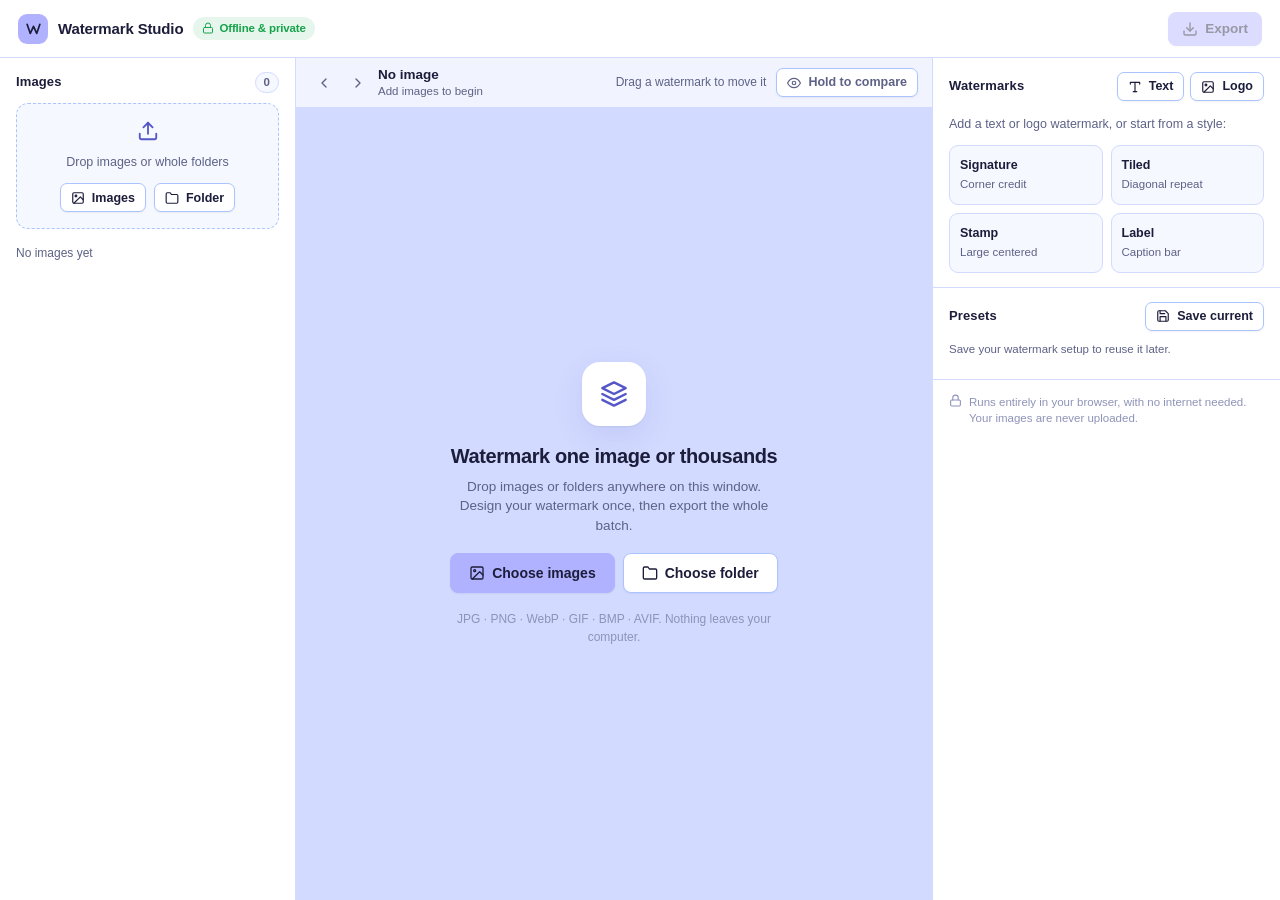
==== commit f40dc937: "change colours, deployable" ====
--- a/index.html
+++ b/index.html
@@ -6,43 +6,48 @@
 <title>Watermark Studio</title>
 <style>
 :root {
-  --bg: #f3f4f7;
+  /* palette: #B1B2FF · #AAC4FF · #D2DAFF · #EEF1FF */
+  --bg: #EEF1FF;
   --panel: #ffffff;
-  --panel-2: #f7f8fa;
-  --border: #e4e6eb;
-  --border-strong: #d4d7de;
-  --text: #0f172a;
-  --muted: #64748b;
-  --faint: #94a3b8;
-  --accent: #4f46e5;
-  --accent-hover: #4338ca;
-  --accent-weak: #eef2ff;
-  --accent-ring: rgba(79, 70, 229, .25);
+  --panel-2: #F6F8FF;
+  --border: #D2DAFF;
+  --border-strong: #AAC4FF;
+  --text: #1c1d3a;
+  --muted: #5d6286;
+  --faint: #8e93b8;
+  --accent: #B1B2FF;
+  --accent-hover: #AAC4FF;
+  --accent-ink: #5557c8;      /* deeper shade of #B1B2FF for small text, icons and outlines */
+  --on-accent: #1c1d3a;       /* text on top of accent fills */
+  --accent-weak: #EEF1FF;
+  --accent-ring: rgba(177, 178, 255, .45);
   --danger: #dc2626;
   --ok: #16a34a;
-  --stage: #e8eaef;
-  --checker: #dfe2e8;
-  --shadow-sm: 0 1px 2px rgba(15, 23, 42, .06);
-  --shadow: 0 1px 2px rgba(15, 23, 42, .06), 0 10px 30px rgba(15, 23, 42, .10);
+  --stage: #D2DAFF;
+  --checker: #c4cdf6;
+  --shadow-sm: 0 1px 2px rgba(28, 29, 58, .06);
+  --shadow: 0 1px 2px rgba(28, 29, 58, .06), 0 10px 30px rgba(85, 87, 200, .12);
   --radius: 12px;
   color-scheme: light;
 }
 @media (prefers-color-scheme: dark) {
   :root {
-    --bg: #0b0d12;
-    --panel: #12151c;
-    --panel-2: #181c25;
-    --border: #232836;
-    --border-strong: #303748;
-    --text: #e7e9ef;
-    --muted: #9aa3b5;
-    --faint: #6b7385;
-    --accent: #7c74ff;
-    --accent-hover: #918aff;
-    --accent-weak: #1d1b38;
-    --accent-ring: rgba(124, 116, 255, .3);
-    --stage: #0e1016;
-    --checker: #161a22;
+    --bg: #0e0f1d;
+    --panel: #15172a;
+    --panel-2: #1b1e35;
+    --border: #272b4a;
+    --border-strong: #363b62;
+    --text: #EEF1FF;
+    --muted: #a7aed6;
+    --faint: #6f76a3;
+    --accent: #B1B2FF;
+    --accent-hover: #AAC4FF;
+    --accent-ink: #B1B2FF;
+    --on-accent: #1c1d3a;
+    --accent-weak: #22254a;
+    --accent-ring: rgba(177, 178, 255, .3);
+    --stage: #0b0c18;
+    --checker: #171a2e;
     --shadow: 0 1px 2px rgba(0, 0, 0, .4), 0 12px 32px rgba(0, 0, 0, .45);
     color-scheme: dark;
   }
@@ -66,9 +71,8 @@
 }
 .brand { display: flex; align-items: center; gap: 10px; font-weight: 650; font-size: 15px; letter-spacing: -.01em; }
 .brand-mark {
-  width: 30px; height: 30px; border-radius: 9px; display: grid; place-items: center; color: #fff;
-  background: linear-gradient(135deg, #6366f1, #a855f7);
-  box-shadow: 0 4px 12px rgba(99, 102, 241, .35);
+  width: 30px; height: 30px; border-radius: 9px; display: grid; place-items: center;
+  color: var(--on-accent); background: var(--accent);
 }
 .badge {
   display: inline-flex; align-items: center; gap: 5px; font-size: 11.5px; font-weight: 550; color: var(--ok);
@@ -84,8 +88,8 @@
   box-shadow: var(--shadow-sm); transition: background .12s, border-color .12s, opacity .12s;
 }
 .btn:hover { background: var(--panel-2); }
-.btn:focus-visible, .icon-btn:focus-visible, .chip:focus-visible, .seg button:focus-visible { outline: 2px solid var(--accent); outline-offset: 2px; }
-.btn.primary { background: var(--accent); border-color: var(--accent); color: #fff; }
+.btn:focus-visible, .icon-btn:focus-visible, .chip:focus-visible, .seg button:focus-visible { outline: 2px solid var(--accent-ink); outline-offset: 2px; }
+.btn.primary { background: var(--accent); border-color: var(--accent); color: var(--on-accent); }
 .btn.primary:hover { background: var(--accent-hover); border-color: var(--accent-hover); }
 .btn:disabled { opacity: .45; cursor: not-allowed; }
 .btn.sm { height: 29px; padding: 0 10px; font-size: 12.5px; border-radius: 7px; }
@@ -114,9 +118,9 @@
   margin: 0 16px; padding: 16px; border: 1.5px dashed var(--border-strong); border-radius: var(--radius);
   text-align: center; background: var(--panel-2); transition: border-color .15s, background .15s;
 }
-.dropzone.over { border-color: var(--accent); background: var(--accent-weak); }
+.dropzone.over { border-color: var(--accent-ink); background: var(--accent-weak); }
 .dropzone p { margin: 6px 0 12px; color: var(--muted); font-size: 12.5px; }
-.dropzone .dz-icon { color: var(--accent); display: inline-grid; place-items: center; }
+.dropzone .dz-icon { color: var(--accent-ink); display: inline-grid; place-items: center; }
 .dz-actions { display: flex; gap: 8px; justify-content: center; }
 .list-tools { display: flex; align-items: center; justify-content: space-between; padding: 12px 16px 4px; min-height: 40px; }
 .list-tools .summary { color: var(--muted); font-size: 12px; }
@@ -131,7 +135,7 @@
 .tile-in { position: absolute; inset: 0; border-radius: 7px; overflow: hidden; }
 .tile img { position: absolute; inset: 0; width: 100%; height: 100%; object-fit: cover; display: block; opacity: 0; transition: opacity .2s; }
 .tile img.ld { opacity: 1; }
-.tile.active { outline: 2px solid var(--accent); outline-offset: 1px; }
+.tile.active { outline: 2px solid var(--accent-ink); outline-offset: 1px; }
 .tile.bad::after {
   content: "Can't read"; position: absolute; inset: 0; display: grid; place-items: center;
   font-size: 10.5px; color: var(--danger); font-weight: 600;
@@ -169,7 +173,7 @@
 .empty { text-align: center; max-width: 380px; padding: 24px; }
 .empty .big-icon {
   width: 64px; height: 64px; margin: 0 auto 16px; border-radius: 18px; display: grid; place-items: center;
-  background: var(--panel); color: var(--accent); box-shadow: var(--shadow);
+  background: var(--panel); color: var(--accent-ink); box-shadow: var(--shadow);
 }
 .empty h1 { font-size: 20px; margin: 0 0 6px; letter-spacing: -.02em; }
 .empty p { color: var(--muted); margin: 0 0 18px; }
@@ -181,7 +185,7 @@
 }
 .drop-overlay div {
   padding: 22px 30px; border-radius: 16px; background: var(--panel); box-shadow: var(--shadow);
-  font-weight: 600; font-size: 15px; border: 2px dashed var(--accent); display: flex; gap: 10px; align-items: center;
+  font-weight: 600; font-size: 15px; border: 2px dashed var(--accent-ink); display: flex; gap: 10px; align-items: center;
 }
 
 /* ---------- right panel ---------- */
@@ -225,7 +229,18 @@
 textarea.input { height: auto; min-height: 58px; padding: 8px 10px; resize: vertical; line-height: 1.4; }
 .input:focus { border-color: var(--accent); box-shadow: 0 0 0 3px var(--accent-ring); }
 select.input { padding-right: 6px; }
-input[type=range] { width: 100%; accent-color: var(--accent); margin: 2px 0; height: 18px; cursor: pointer; }
+input[type=range] {
+  -webkit-appearance: none; appearance: none; width: 100%; height: 18px; margin: 2px 0; background: transparent; cursor: pointer;
+  --track: linear-gradient(to right, var(--accent) var(--p, 50%), var(--border) var(--p, 50%));
+}
+input[type=range]::-webkit-slider-runnable-track { height: 5px; border-radius: 99px; background: var(--track); }
+input[type=range]::-moz-range-track { height: 5px; border-radius: 99px; background: var(--track); }
+input[type=range]::-webkit-slider-thumb {
+  -webkit-appearance: none; width: 16px; height: 16px; margin-top: -5.5px; border-radius: 50%;
+  background: #fff; border: 2px solid var(--accent-ink); box-shadow: var(--shadow-sm);
+}
+input[type=range]::-moz-range-thumb { width: 12px; height: 12px; border-radius: 50%; background: #fff; border: 2px solid var(--accent-ink); }
+input[type=range]:focus-visible { outline: 2px solid var(--accent-ink); outline-offset: 3px; border-radius: 4px; }
 input[type=checkbox], input[type=radio] { accent-color: var(--accent); }
 .row { display: flex; align-items: center; gap: 8px; }
 .row + .row, .row + .field, .field + .row { margin-top: 8px; }
@@ -236,7 +251,7 @@
   font-size: 11.5px; padding: 2px 8px; border-radius: 999px; border: 1px solid var(--border); background: var(--panel-2);
   cursor: pointer; color: var(--muted); font-family: ui-monospace, Menlo, monospace;
 }
-.chip:hover { color: var(--accent); border-color: var(--accent); }
+.chip:hover { color: var(--accent-ink); border-color: var(--accent-ink); }
 .seg { display: flex; padding: 2px; border-radius: 8px; background: var(--panel-2); border: 1px solid var(--border); gap: 2px; }
 .seg button {
   flex: 1; height: 28px; border: 0; border-radius: 6px; background: transparent; cursor: pointer; color: var(--muted);
@@ -248,7 +263,7 @@
   width: 34px; height: 34px; border-radius: 8px; border: 1px solid var(--border-strong); background: var(--panel);
   cursor: pointer; display: grid; place-items: center; font-family: Georgia, serif; font-size: 15px;
 }
-.tbtn.on { background: var(--accent-weak); border-color: var(--accent); color: var(--accent); }
+.tbtn.on { background: var(--accent-weak); border-color: var(--accent); color: var(--accent-ink); }
 .swatch {
   position: relative; width: 34px; height: 34px; border-radius: 8px; border: 1px solid var(--border-strong); overflow: hidden; flex: none; cursor: pointer;
 }
@@ -262,7 +277,7 @@
 }
 .switch input:checked + .sw { background: var(--accent); }
 .switch input:checked + .sw::after { transform: translateX(12px); }
-.switch input:focus-visible + .sw { outline: 2px solid var(--accent); outline-offset: 2px; }
+.switch input:focus-visible + .sw { outline: 2px solid var(--accent-ink); outline-offset: 2px; }
 .effect { border: 1px solid var(--border); border-radius: 10px; padding: 9px 10px; margin-bottom: 8px; background: var(--panel-2); }
 .effect .sub { margin-top: 9px; }
 .effect .sub .field:last-child { margin-bottom: 0; }
@@ -277,9 +292,9 @@
 .anchors button::after { content: ""; width: 7px; height: 7px; border-radius: 50%; background: var(--border-strong); transition: all .12s; }
 .anchors button:hover::after { background: var(--muted); }
 .anchors button.on { background: var(--panel); box-shadow: var(--shadow-sm); }
-.anchors button.on::after { background: var(--accent); width: 10px; height: 10px; }
+.anchors button.on::after { background: var(--accent-ink); width: 10px; height: 10px; }
 .note { font-size: 11.5px; color: var(--muted); line-height: 1.4; }
-.note.accent { color: var(--accent); }
+.note.accent { color: var(--accent-ink); }
 .logo-box { display: flex; gap: 10px; align-items: center; }
 .logo-box .thumb {
   width: 56px; height: 56px; border-radius: 9px; border: 1px solid var(--border); flex: none; display: grid; place-items: center; overflow: hidden;
@@ -323,7 +338,7 @@
 .run-title { font-size: 17px; font-weight: 650; margin-bottom: 4px; letter-spacing: -.01em; display: flex; align-items: center; gap: 10px; }
 .run-sub { color: var(--muted); margin-bottom: 18px; }
 .bar { height: 10px; background: var(--panel-2); border: 1px solid var(--border); border-radius: 99px; overflow: hidden; }
-.bar div { height: 100%; width: 0; border-radius: 99px; background: linear-gradient(90deg, #6366f1, #a855f7); transition: width .2s; }
+.bar div { height: 100%; width: 0; border-radius: 99px; background: var(--accent); transition: width .2s; }
 .run-stats { display: flex; justify-content: space-between; margin-top: 10px; font-variant-numeric: tabular-nums; font-weight: 600; }
 .run-meta { display: flex; justify-content: space-between; color: var(--muted); font-size: 12px; margin-top: 2px; font-variant-numeric: tabular-nums; }
 .run-file { margin-top: 14px; font-size: 12px; color: var(--faint); white-space: nowrap; overflow: hidden; text-overflow: ellipsis; font-family: ui-monospace, Menlo, monospace; }
@@ -337,9 +352,9 @@
 .toasts { position: fixed; left: 50%; bottom: 22px; transform: translateX(-50%); z-index: 60; display: flex; flex-direction: column; gap: 8px; align-items: center; }
 .toast {
   display: flex; align-items: center; gap: 12px; padding: 10px 14px; border-radius: 10px; font-weight: 500;
-  background: #111827; color: #f9fafb; box-shadow: 0 10px 30px rgba(0, 0, 0, .3); animation: tin .2s ease-out;
-}
-.toast button { background: transparent; border: 0; color: #a5b4fc; font-weight: 650; cursor: pointer; padding: 0; }
+  background: #1c1d3a; color: #EEF1FF; box-shadow: 0 10px 30px rgba(0, 0, 0, .3); animation: tin .2s ease-out;
+}
+.toast button { background: transparent; border: 0; color: #B1B2FF; font-weight: 650; cursor: pointer; padding: 0; }
 @keyframes tin { from { opacity: 0; transform: translateY(8px); } }
 
 @media (max-width: 1100px) {
@@ -781,6 +796,13 @@
   alignR: '<line x1="21" y1="10" x2="7" y2="10"/><line x1="21" y1="6" x2="3" y2="6"/><line x1="21" y1="14" x2="3" y2="14"/><line x1="21" y1="18" x2="7" y2="18"/>',
 };
 const icon = (n, s = 16) => `<svg class="i" width="${s}" height="${s}" viewBox="0 0 24 24" fill="none" stroke="currentColor" stroke-width="2" stroke-linecap="round" stroke-linejoin="round">${ICONS[n] || ''}</svg>`;
+function paintRange(el) {
+  const min = +el.min || 0, max = +el.max || 100;
+  el.style.setProperty('--p', ((+el.value - min) / (max - min || 1)) * 100 + '%');
+}
+const paintRanges = (root = document) => $$('input[type=range]', root).forEach(paintRange);
+document.addEventListener('input', e => { if (e.target.type === 'range') paintRange(e.target); });
+
 function hydrateIcons(root = document) {
   $$('[data-icon]', root).forEach(el => { el.outerHTML = icon(el.dataset.icon, +el.dataset.size || 16); });
 }
@@ -1100,6 +1122,7 @@
   }
   h += `<div class="note" style="margin-top:10px">Sizes are relative to each image’s shorter side, so the watermark looks the same on every photo, big or small.</div>`;
   ed.innerHTML = h;
+  paintRanges(ed);
 }
 
 function readInput(el) {
@@ -1430,7 +1453,7 @@
     pctx.lineWidth = 1.5 * px;
     pctx.strokeStyle = 'rgba(255,255,255,.9)'; pctx.setLineDash([]);
     pctx.strokeRect(-b.w / 2 - p, -b.h / 2 - p, b.w + 2 * p, b.h + 2 * p);
-    pctx.strokeStyle = '#6366f1'; pctx.setLineDash([5 * px, 4 * px]);
+    pctx.strokeStyle = '#5557c8'; pctx.setLineDash([5 * px, 4 * px]);
     pctx.strokeRect(-b.w / 2 - p, -b.h / 2 - p, b.w + 2 * p, b.h + 2 * p);
     pctx.restore();
   }
@@ -1554,6 +1577,7 @@
   $('#pctRow').hidden = cfg.resize !== 'percent';
   $('#maxW').value = cfg.maxW; $('#maxH').value = cfg.maxH;
   $('#pct').value = cfg.percent; $('#pctOut').textContent = cfg.percent + '%';
+  paintRanges($('#exportModal'));
   $('#pattern').value = cfg.pattern;
   $$('input[name=dest]').forEach(r => { r.checked = r.value === cfg.dest; });
   $('#keepStruct').checked = cfg.keepStructure;
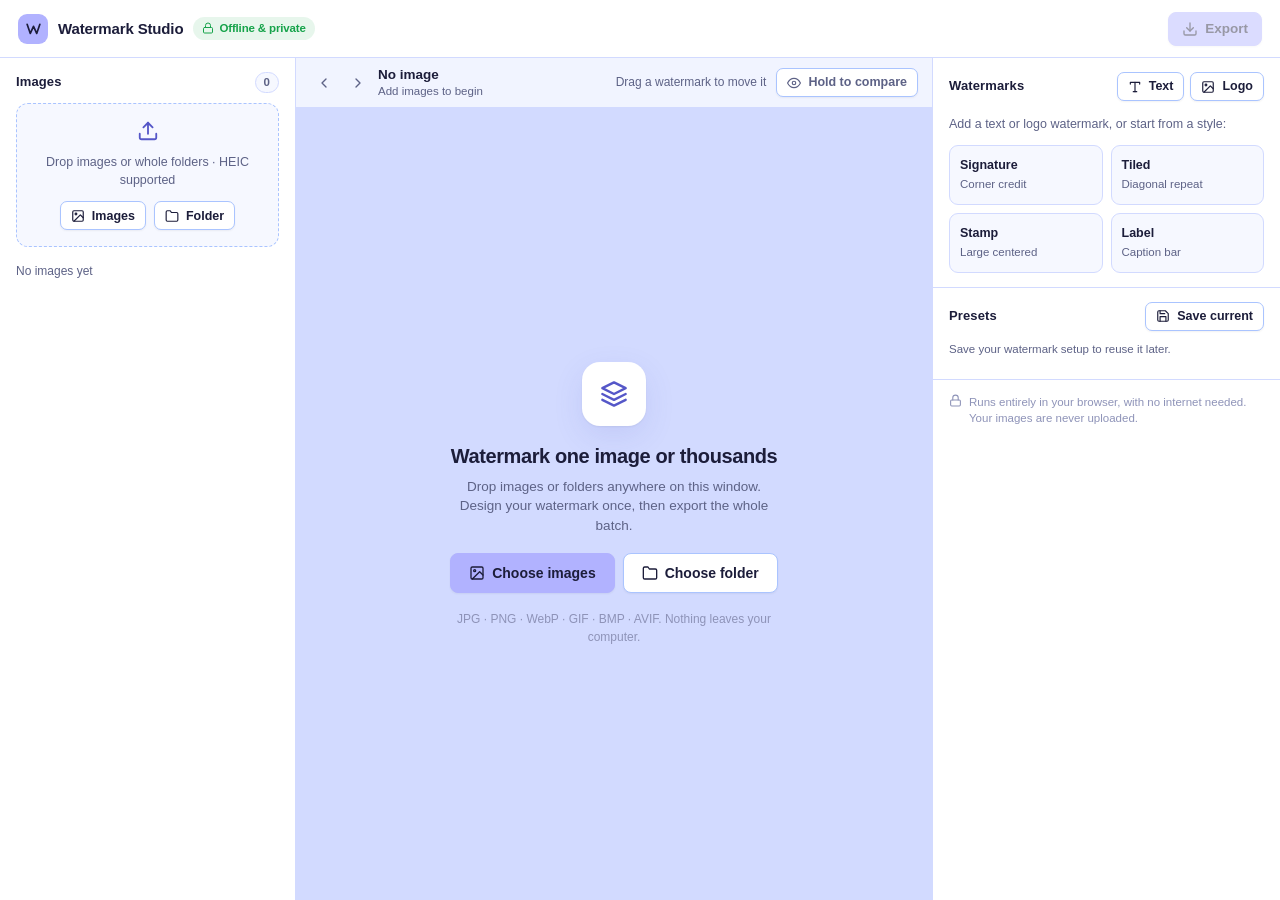
==== commit a1bce710: "recipe and converter" ====
--- a/index.html
+++ b/index.html
@@ -391,7 +391,7 @@
     <div class="panel-head"><h2>Images</h2><span id="imgCount" class="pill">0</span></div>
     <div id="dropzone" class="dropzone">
       <div class="dz-icon"><span data-icon="upload" data-size="22"></span></div>
-      <p>Drop images or whole folders</p>
+      <p>Drop images or whole folders · HEIC supported</p>
       <div class="dz-actions">
         <button class="btn sm" data-pick="files"><span data-icon="image" data-size="14"></span>Images</button>
         <button class="btn sm" data-pick="folder"><span data-icon="folder" data-size="14"></span>Folder</button>
@@ -449,7 +449,7 @@
         <div class="layers-empty">Add a text or logo watermark, or start from a style:</div>
         <div class="starter" id="starterGrid"></div>
       </div>
-      <input type="file" id="logoInput" accept="image/*" hidden>
+      <input type="file" id="logoInput" accept="image/*,.heic,.heif" hidden>
       <input type="file" id="fontInput" accept=".ttf,.otf,.woff,.woff2" hidden>
     </section>
 
@@ -476,7 +476,7 @@
         <div class="field">
           <div class="flabel"><span>Format</span></div>
           <div class="seg" id="fmtSeg">
-            <button data-v="original">Same as original</button><button data-v="jpeg">JPEG</button><button data-v="png">PNG</button><button data-v="webp">WebP</button>
+            <button data-v="original" title="HEIC/HEIF and other non-exportable formats are saved as PNG">Same as original</button><button data-v="jpeg">JPEG</button><button data-v="png">PNG</button><button data-v="webp">WebP</button>
           </div>
         </div>
         <div class="field" id="qualityField">
@@ -1003,6 +1003,7 @@
   return new Promise((res, rej) => { const r = new FileReader(); r.onload = () => res(r.result); r.onerror = () => rej(r.error); r.readAsDataURL(blob); });
 }
 async function addAsset(blob, name, id = uid()) {
+  if (isHeicFile(blob)) blob = await convertHeic(blob);
   const bmp = await createImageBitmap(blob);
   // keep stored logos reasonably sized so presets fit in browser storage
   let store = blob;
@@ -1255,13 +1256,14 @@
   const i = state.items.indexOf(it);
   state.items.splice(i, 1); state.byId.delete(id); keys.delete(it.key);
   if (it.thumb) URL.revokeObjectURL(it.thumb);
+  heicCache.delete(it.file);
   const t = grid.querySelector(`[data-id="${id}"]`); if (t) { io.unobserve(t); t.remove(); }
   if (state.currentId === id) setCurrent(state.items[Math.min(i, state.items.length - 1)]?.id || null);
   updateCounts();
 }
 function clearAll() {
   for (const it of state.items) if (it.thumb) URL.revokeObjectURL(it.thumb);
-  state.items = []; state.byId.clear(); keys.clear(); thumbQ.length = 0;
+  state.items = []; state.byId.clear(); keys.clear(); thumbQ.length = 0; heicCache.clear();
   grid.innerHTML = '';
   setCurrent(null); updateCounts();
 }
@@ -1325,7 +1327,42 @@
   } catch { tile?.classList.add('bad'); }
 }
 
-/* decode a File on the main thread (bitmap first, <img> fallback e.g. for HEIC in Safari) */
+/* HEIC decoding stays local. Load the bundled decoder only when needed. */
+const isHeicFile = file => /\.hei[cf]$/i.test(file.name || '') || /^image\/hei[cf](?:-sequence)?$/i.test(file.type || '');
+let heicDecoderPromise;
+const heicPending = new WeakMap();
+const heicCache = new Map();
+function loadHeicDecoder() {
+  if (!heicDecoderPromise) {
+    heicDecoderPromise = new Promise((resolve, reject) => {
+      const script = document.createElement('script');
+      script.src = 'vendor/heic-to-1.5.2.js';
+      script.onload = () => typeof window.HeicTo === 'function'
+        ? resolve(window.HeicTo) : reject(new Error('HEIC decoder did not initialise.'));
+      script.onerror = () => { script.remove(); reject(new Error('Could not load HEIC support. Reload the page and try again.')); };
+      document.head.appendChild(script);
+    }).catch(err => { heicDecoderPromise = null; throw err; });
+  }
+  return heicDecoderPromise;
+}
+function convertHeic(file) {
+  if (heicCache.has(file)) return Promise.resolve(heicCache.get(file));
+  if (heicPending.has(file)) return heicPending.get(file);
+  const task = loadHeicDecoder().then(decoder => decoder({ blob: file, type: 'image/png' })).then(blob => {
+    if (!(blob instanceof Blob) || !blob.size) throw new Error('HEIC conversion returned no image.');
+    // Bound retained full-resolution conversions; concurrent requests share one decode.
+    if (blob.size <= 32 * 1024 * 1024) {
+      while (heicCache.size >= 2) heicCache.delete(heicCache.keys().next().value);
+      heicCache.set(file, blob);
+    }
+    return blob;
+  }).catch(err => { throw new Error('Could not decode HEIC image: ' + (err.message || String(err))); })
+    .finally(() => heicPending.delete(file));
+  heicPending.set(file, task);
+  return task;
+}
+
+/* Try native decoding first, then convert HEIC to PNG for unsupported browsers. */
 async function decodeMain(file, thumbWidth) {
   try {
     const bmp = thumbWidth
@@ -1339,7 +1376,11 @@
       img.src = url;
       await img.decode();
       return { src: img, w: img.naturalWidth, h: img.naturalHeight, close: () => URL.revokeObjectURL(url) };
-    } catch { URL.revokeObjectURL(url); throw err; }
+    } catch {
+      URL.revokeObjectURL(url);
+      if (isHeicFile(file)) return decodeMain(await convertHeic(file), thumbWidth);
+      throw err;
+    }
   }
 }
 
